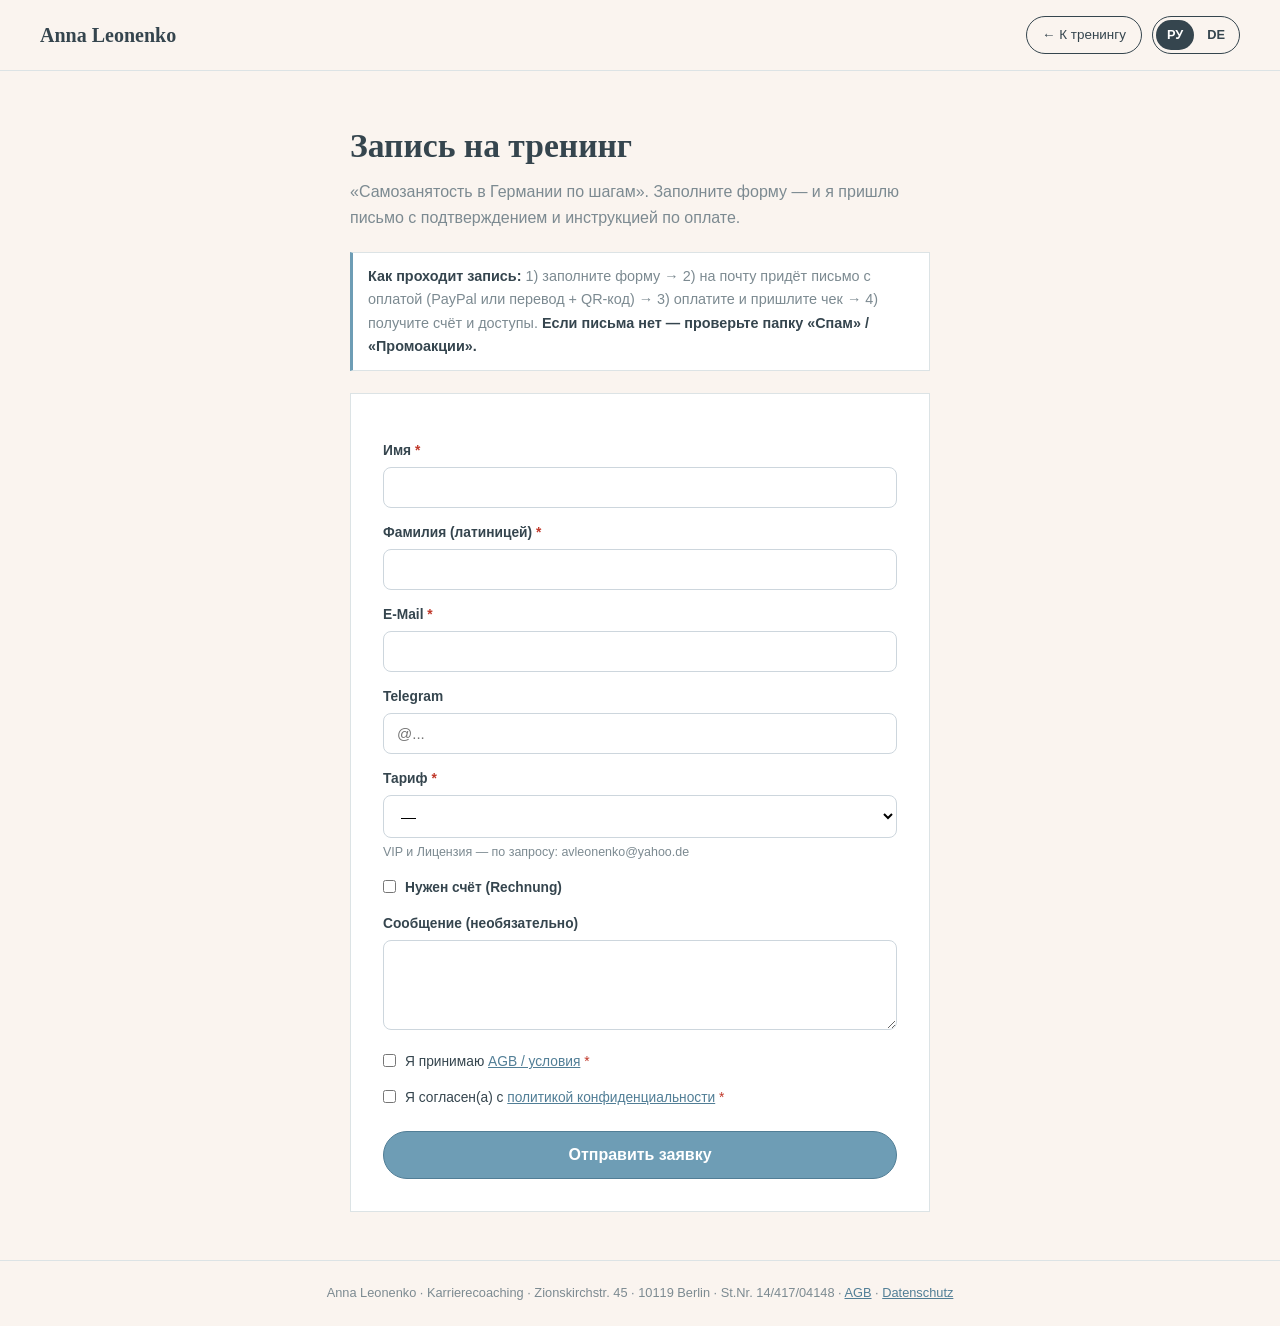
==== anmeldung.html @ ba7e40f6 "init: expatscoaching frontend (Anna Leonenko)" ====
<!DOCTYPE html>
<html lang="ru">
<head>
<meta charset="UTF-8" />
<meta name="viewport" content="width=device-width, initial-scale=1.0" />
<meta name="robots" content="noindex" />
<title>Запись на тренинг · Anmeldung</title>
<style>
  :root{
    --bg:#FAF4EF; --card:#FFFFFF; --ink:#35454E; --muted:#7C8A91;
    --accent:#6E9DB5; --accent-d:#517E96; --peach:#F0D3BC; --peach-soft:#F6E6D8; --blue:#AECEDD; --line:#DCE3E5;
    --serif:Georgia,"Times New Roman",serif; --sans:-apple-system,BlinkMacSystemFont,"Segoe UI",Roboto,Arial,sans-serif;
  }
  *{box-sizing:border-box;margin:0;padding:0}
  body{font-family:var(--sans);color:var(--ink);background:var(--bg);line-height:1.6}
  .de{display:none} html[lang="de"] .ru{display:none} html[lang="de"] .de{display:revert}
  h1{font-family:var(--serif);font-weight:700;font-size:clamp(1.5rem,3.2vw,2.1rem);margin-bottom:6px}
  header{display:flex;justify-content:space-between;align-items:center;padding:16px clamp(18px,4vw,40px);border-bottom:1px solid var(--line)}
  .brand{font-family:var(--serif);font-weight:700;font-size:1.25rem;color:var(--ink);text-decoration:none}
  .nav-right{display:flex;gap:10px;align-items:center}
  .back{text-decoration:none;color:var(--ink);font-size:.84rem;border:1.5px solid var(--ink);border-radius:999px;padding:7px 15px}
  .lang{display:flex;gap:2px;border:1.5px solid var(--ink);border-radius:999px;padding:3px}
  .lang button{border:0;background:none;cursor:pointer;font:inherit;font-size:.8rem;font-weight:700;padding:5px 11px;border-radius:999px;color:var(--ink)}
  .lang button.active{background:var(--ink);color:#fff}
  .wrap{max-width:620px;margin:0 auto;padding:clamp(24px,5vw,48px) 20px}
  .lead{color:var(--muted);margin-bottom:22px}
  .card{background:var(--card);border:1px solid var(--line);padding:clamp(20px,4vw,32px)}
  label{display:block;font-weight:600;font-size:.86rem;margin:14px 0 5px}
  input,select,textarea{width:100%;border:1px solid #cdd6dd;border-radius:8px;padding:11px 13px;font:15px var(--sans);outline:none;background:#fff}
  input:focus,select:focus,textarea:focus{border-color:var(--accent)}
  textarea{min-height:90px;resize:vertical}
  .req{color:#c0392b}
  .check{display:flex;gap:9px;align-items:flex-start;margin-top:14px;font-size:.9rem}
  .check input{width:auto;margin-top:3px;flex:0 0 auto}
  .rg{display:none}
  .rg.show{display:block}
  .btn{margin-top:22px;width:100%;background:var(--accent);color:#fff;border:1.5px solid var(--accent-d);border-radius:999px;padding:14px;font-weight:600;font-size:1rem;cursor:pointer}
  .btn:hover{background:var(--accent-d)} .btn:disabled{opacity:.55}
  .msg{margin-top:16px;padding:14px 16px;border-radius:8px;font-size:.92rem;display:none}
  .msg.ok{display:block;background:#e7f1ee;color:#2f6b54;border:1px solid #bfe0d2}
  .msg.err{display:block;background:#fbeaea;color:#c0392b;border:1px solid #f1c6c6}
  .hint{font-size:.78rem;color:var(--muted);margin-top:5px}
  a{color:var(--accent-d)}
  footer{border-top:1px solid var(--line);padding:22px;text-align:center;color:var(--muted);font-size:.8rem}
</style>
</head>
<body>
<header>
  <a href="index.html" class="brand">Anna Leonenko</a>
  <div class="nav-right">
    <a href="training.html" class="back"><span class="ru">← К тренингу</span><span class="de">← Zum Training</span></a>
    <div class="lang"><button data-lang="ru" class="active">РУ</button><button data-lang="de">DE</button></div>
  </div>
</header>

<div class="wrap">
  <h1><span class="ru">Запись на тренинг</span><span class="de">Anmeldung zum Training</span></h1>
  <p class="lead"><span class="ru">«Самозанятость в Германии по шагам». Заполните форму — и я пришлю письмо с подтверждением и инструкцией по оплате.</span><span class="de">„Selbstständigkeit in Deutschland Schritt für Schritt". Fülle das Formular aus — du bekommst eine Bestätigung und die Zahlungsinfos per E-Mail.</span></p>

  <div style="background:#fff;border:1px solid var(--line);border-left:3px solid var(--accent);padding:12px 15px;margin-bottom:22px;font-size:.9rem;color:var(--muted)">
    <span class="ru"><b style="color:var(--ink)">Как проходит запись:</b> 1) заполните форму → 2) на почту придёт письмо с оплатой (PayPal или перевод + QR-код) → 3) оплатите и пришлите чек → 4) получите счёт и доступы. <b style="color:var(--ink)">Если письма нет — проверьте папку «Спам» / «Промоакции».</b></span>
    <span class="de"><b style="color:var(--ink)">So läuft die Anmeldung:</b> 1) Formular ausfüllen → 2) du bekommst eine E-Mail mit Zahlung (PayPal oder Überweisung + QR-Code) → 3) zahlen und Beleg senden → 4) Rechnung und Zugänge erhalten. <b style="color:var(--ink)">Falls keine Mail kommt — bitte den Spam-/Werbung-Ordner prüfen.</b></span>
  </div>

  <div class="card" id="formCard">
    <label><span class="ru">Имя</span><span class="de">Vorname</span> <span class="req">*</span></label>
    <input id="vorname" type="text" autocomplete="given-name" />

    <label><span class="ru">Фамилия (латиницей)</span><span class="de">Nachname</span> <span class="req">*</span></label>
    <input id="nachname" type="text" autocomplete="family-name" />

    <label>E-Mail <span class="req">*</span></label>
    <input id="email" type="email" autocomplete="email" />

    <label>Telegram</label>
    <input id="telegram" type="text" placeholder="@..." />

    <label><span class="ru">Тариф</span><span class="de">Tarif</span> <span class="req">*</span></label>
    <select id="tarif">
      <option value="">—</option>
      <option value="Basis">База / Basis — 95 €</option>
      <option value="Standard">Стандарт / Standard — 495 €</option>
      <option value="Premium">Премиум / Premium — 850 €</option>
    </select>
    <div class="hint"><span class="ru">VIP и Лицензия — по запросу: avleonenko@yahoo.de</span><span class="de">VIP und Lizenz — auf Anfrage: avleonenko@yahoo.de</span></div>

    <div class="check"><input id="rechnung" type="checkbox" /><label for="rechnung" style="margin:0;font-weight:600"><span class="ru">Нужен счёт (Rechnung)</span><span class="de">Ich brauche eine Rechnung</span></label></div>
    <div class="rg" id="rgBox">
      <label><span class="ru">Улица и дом</span><span class="de">Straße und Nr.</span></label>
      <input id="strasse" type="text" />
      <div style="display:flex;gap:10px">
        <div style="flex:0 0 35%"><label><span class="ru">Индекс</span><span class="de">PLZ</span></label><input id="plz" type="text" /></div>
        <div style="flex:1"><label><span class="ru">Город</span><span class="de">Ort</span></label><input id="ort" type="text" /></div>
      </div>
      <label><span class="ru">Налоговый номер (если нужен в счёте)</span><span class="de">Steuernummer (falls auf Rechnung gewünscht)</span></label>
      <input id="steuernummer" type="text" />
    </div>

    <label><span class="ru">Сообщение (необязательно)</span><span class="de">Nachricht (optional)</span></label>
    <textarea id="message"></textarea>

    <div class="check"><input id="agb" type="checkbox" /><label for="agb" style="margin:0;font-weight:400"><span class="ru">Я принимаю <a href="agb.pdf" target="_blank">AGB / условия</a></span><span class="de">Ich akzeptiere die <a href="agb.pdf" target="_blank">AGB</a></span> <span class="req">*</span></label></div>
    <div class="check"><input id="consent" type="checkbox" /><label for="consent" style="margin:0;font-weight:400"><span class="ru">Я согласен(а) с <a href="datenschutz.html" target="_blank">политикой конфиденциальности</a></span><span class="de">Ich stimme der <a href="datenschutz.html" target="_blank">Datenschutzerklärung</a> zu</span> <span class="req">*</span></label></div>

    <button class="btn" id="send"><span class="ru">Отправить заявку</span><span class="de">Anmeldung senden</span></button>
    <div class="msg" id="msg"></div>
  </div>
</div>

<footer>
  Anna Leonenko · Karrierecoaching · Zionskirchstr. 45 · 10119 Berlin · St.Nr. 14/417/04148 · <a href="agb.pdf" target="_blank">AGB</a> · <a href="datenschutz.html">Datenschutz</a>
</footer>

<script>
  var L=(localStorage.getItem('alc_lang')==='de')?'de':'ru';
  function applyLang(){document.documentElement.lang=L;document.querySelectorAll('.lang button').forEach(function(b){b.classList.toggle('active',b.dataset.lang===L);});}
  document.querySelectorAll('.lang button').forEach(function(b){b.addEventListener('click',function(){L=b.dataset.lang;localStorage.setItem('alc_lang',L);applyLang();});});
  applyLang();

  // Tarif aus URL (?tarif=Standard)
  var qp=new URLSearchParams(location.search); var qt=qp.get('tarif');
  if(qt){var sel=document.getElementById('tarif');for(var i=0;i<sel.options.length;i++){if(sel.options[i].value===qt){sel.selectedIndex=i;break;}}}

  var rechnung=document.getElementById('rechnung'),rgBox=document.getElementById('rgBox');
  rechnung.addEventListener('change',function(){rgBox.classList.toggle('show',rechnung.checked);});

  function T(ru,de){return L==='de'?de:ru;}
  var msg=document.getElementById('msg'),send=document.getElementById('send');
  function show(k,t){msg.className='msg '+k;msg.textContent=t;}
  send.addEventListener('click',function(){
    var v=function(id){return document.getElementById(id).value.trim();};
    if(!v('vorname')||!v('nachname')){show('err',T('Укажите имя и фамилию.','Bitte Vor- und Nachname angeben.'));return;}
    var email=v('email'); if(!email||email.indexOf('@')<1){show('err',T('Укажите корректный e-mail.','Bitte gültige E-Mail angeben.'));return;}
    if(!v('tarif')){show('err',T('Выберите тариф.','Bitte Tarif wählen.'));return;}
    if(!document.getElementById('agb').checked){show('err',T('Подтвердите AGB.','Bitte AGB bestätigen.'));return;}
    if(!document.getElementById('consent').checked){show('err',T('Подтвердите политику конфиденциальности.','Bitte Datenschutz bestätigen.'));return;}
    var rech=document.getElementById('rechnung').checked;
    if(rech&&(!v('strasse')||!v('plz')||!v('ort'))){show('err',T('Для счёта укажите адрес, индекс и город.','Für die Rechnung bitte Adresse, PLZ und Ort angeben.'));return;}
    var payload={vorname:v('vorname'),nachname:v('nachname'),email:email,telegram:v('telegram'),tarif:v('tarif'),rechnung:rech,strasse:v('strasse'),plz:v('plz'),ort:v('ort'),steuernummer:v('steuernummer'),message:v('message'),agb:true,consent:true};
    send.disabled=true; show('','');
    fetch('register.php',{method:'POST',headers:{'Content-Type':'application/json'},body:JSON.stringify(payload)})
      .then(function(r){return r.json().then(function(j){return{ok:r.ok,j:j};});})
      .then(function(res){
        if(res.ok&&res.j.ok){
          var steps=T(
            '<ol style="margin:12px 0 0 18px;padding:0;line-height:1.6"><li>На вашу почту пришло письмо с подтверждением и оплатой (PayPal или перевод + QR-код).</li><li><b>⚠️ Проверьте папку «Спам» / «Промоакции»</b> — иногда письмо попадает туда.</li><li>Оплатите и пришлите подтверждение (скрин или PDF) на <a href="mailto:training@expatscoaching.de">training@expatscoaching.de</a>.</li><li>После проверки оплаты вы получите счёт и доступы.</li></ol>',
            '<ol style="margin:12px 0 0 18px;padding:0;line-height:1.6"><li>Du hast eine E-Mail mit Bestätigung und Zahlung (PayPal oder Überweisung + QR-Code) bekommen.</li><li><b>⚠️ Bitte den Ordner „Spam" / „Werbung" prüfen</b> — manchmal landet die Mail dort.</li><li>Zahle und sende den Beleg (Screenshot oder PDF) an <a href="mailto:training@expatscoaching.de">training@expatscoaching.de</a>.</li><li>Nach Zahlungsprüfung erhältst du Rechnung und Zugänge.</li></ol>');
          document.getElementById('formCard').innerHTML='<h2 style="font-family:var(--serif)">'+T('Спасибо! Заявка отправлена ✅','Danke! Anmeldung gesendet ✅')+'</h2><p style="margin-top:8px;font-weight:600">'+T('Что дальше:','So geht es weiter:')+'</p>'+steps+'<p style="margin-top:14px;color:var(--muted);font-size:.9rem">'+T('Номер заявки: ','Anmelde-Nr.: ')+(res.j.id||'')+'</p>';
          window.scrollTo(0,0);
        } else { show('err',(res.j&&res.j.error)?res.j.error:T('Ошибка. Попробуйте ещё раз.','Fehler. Bitte erneut versuchen.')); send.disabled=false; }
      }).catch(function(){show('err',T('Ошибка сети. Попробуйте ещё раз.','Netzwerkfehler. Bitte erneut versuchen.'));send.disabled=false;});
  });
</script>
</body>
</html>
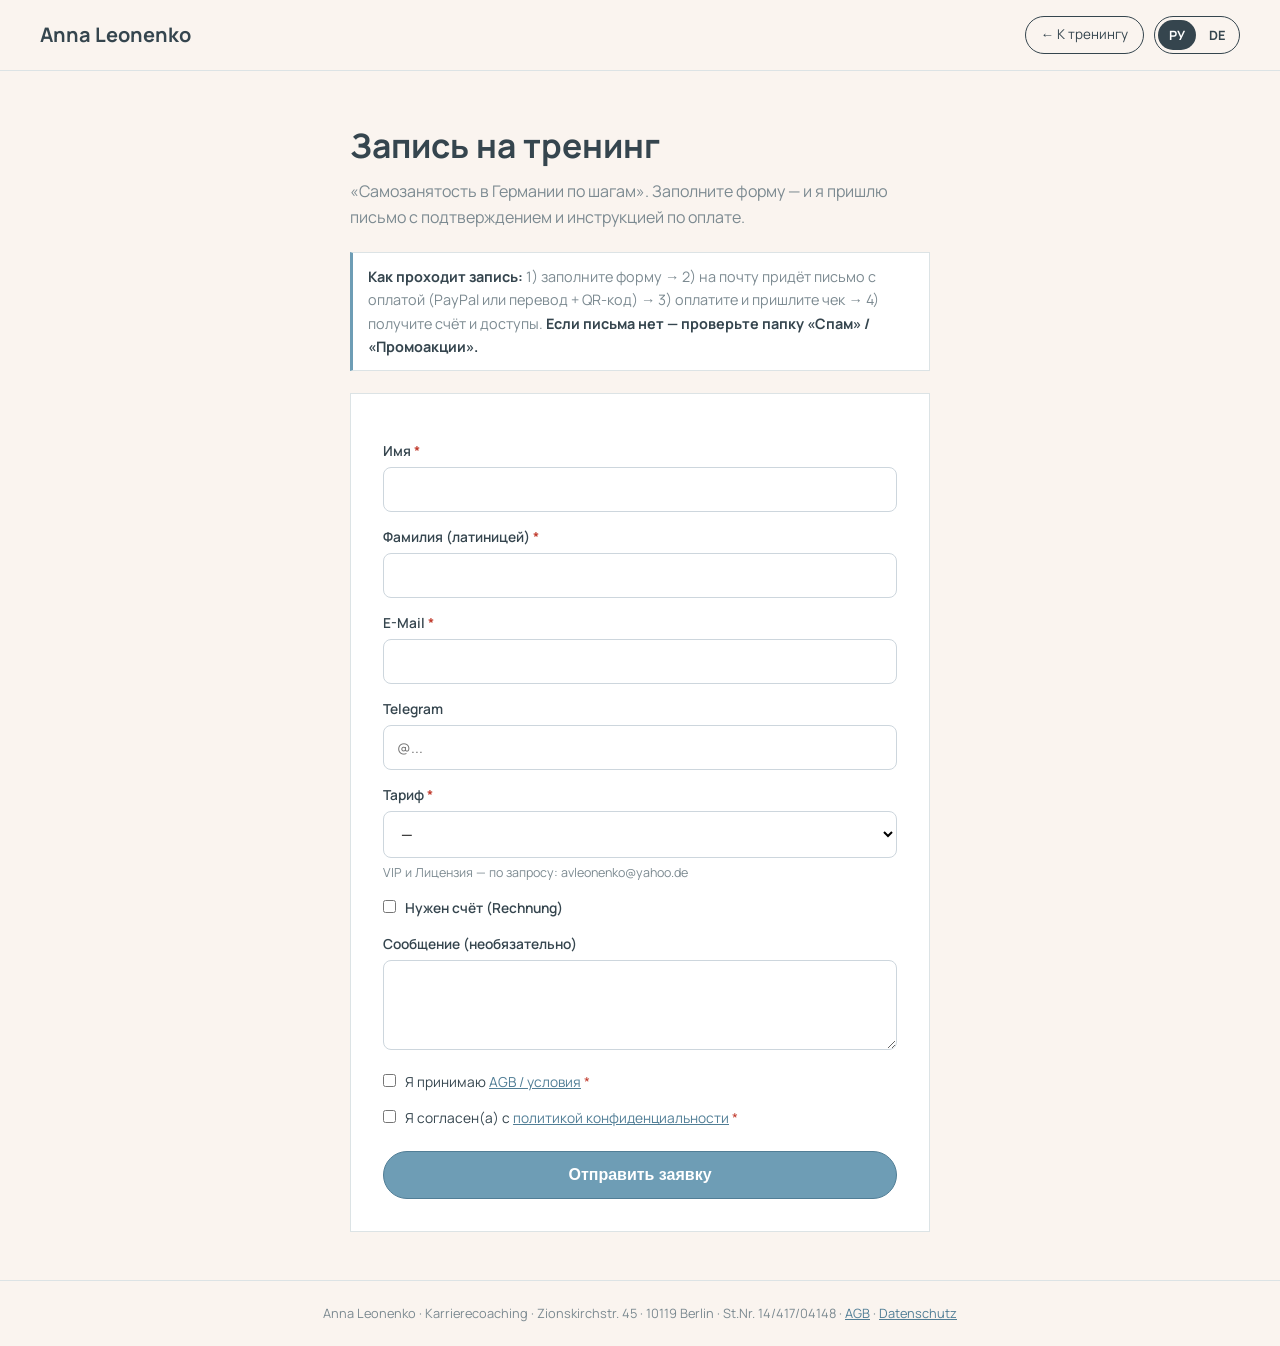
==== commit 1aef2570: "feat(site): Claude-Design-Redesign live — Manrope/Aa-Umschalter, neue Hero/Case-Sektionen, Fonts lok" ====
--- a/anmeldung.html
+++ b/anmeldung.html
@@ -5,11 +5,12 @@
 <meta name="viewport" content="width=device-width, initial-scale=1.0" />
 <meta name="robots" content="noindex" />
 <title>Запись на тренинг · Anmeldung</title>
+<link rel="stylesheet" href="assets/fonts/fonts.css">
 <style>
   :root{
     --bg:#FAF4EF; --card:#FFFFFF; --ink:#35454E; --muted:#7C8A91;
     --accent:#6E9DB5; --accent-d:#517E96; --peach:#F0D3BC; --peach-soft:#F6E6D8; --blue:#AECEDD; --line:#DCE3E5;
-    --serif:Georgia,"Times New Roman",serif; --sans:-apple-system,BlinkMacSystemFont,"Segoe UI",Roboto,Arial,sans-serif;
+    --serif:'Manrope',system-ui,sans-serif; --sans:'Manrope',-apple-system,BlinkMacSystemFont,"Segoe UI",Roboto,Arial,sans-serif;
   }
   *{box-sizing:border-box;margin:0;padding:0}
   body{font-family:var(--sans);color:var(--ink);background:var(--bg);line-height:1.6}
--- a/assets/fonts/fonts.css
+++ b/assets/fonts/fonts.css
@@ -0,0 +1,1026 @@
+/* cyrillic-ext */
+@font-face {
+  font-family: 'Literata';
+  font-style: italic;
+  font-weight: 400;
+  font-display: swap;
+  src: url(literata_v40_or3NQ6P12-iJxAIgLYT1PLs1a-t7PU0AbeE9KPxYzNiCp1OUedn8VrLmQ0iSh8g.woff2) format('woff2');
+  unicode-range: U+0460-052F, U+1C80-1C8A, U+20B4, U+2DE0-2DFF, U+A640-A69F, U+FE2E-FE2F;
+}
+/* cyrillic */
+@font-face {
+  font-family: 'Literata';
+  font-style: italic;
+  font-weight: 400;
+  font-display: swap;
+  src: url(literata_v40_or3NQ6P12-iJxAIgLYT1PLs1a-t7PU0AbeE9KPxYzNiCp1OUedn8VrLmSkiSh8g.woff2) format('woff2');
+  unicode-range: U+0301, U+0400-045F, U+0490-0491, U+04B0-04B1, U+2116;
+}
+/* greek-ext */
+@font-face {
+  font-family: 'Literata';
+  font-style: italic;
+  font-weight: 400;
+  font-display: swap;
+  src: url(literata_v40_or3NQ6P12-iJxAIgLYT1PLs1a-t7PU0AbeE9KPxYzNiCp1OUedn8VrLmQkiSh8g.woff2) format('woff2');
+  unicode-range: U+1F00-1FFF;
+}
+/* greek */
+@font-face {
+  font-family: 'Literata';
+  font-style: italic;
+  font-weight: 400;
+  font-display: swap;
+  src: url(literata_v40_or3NQ6P12-iJxAIgLYT1PLs1a-t7PU0AbeE9KPxYzNiCp1OUedn8VrLmTUiSh8g.woff2) format('woff2');
+  unicode-range: U+0370-0377, U+037A-037F, U+0384-038A, U+038C, U+038E-03A1, U+03A3-03FF;
+}
+/* vietnamese */
+@font-face {
+  font-family: 'Literata';
+  font-style: italic;
+  font-weight: 400;
+  font-display: swap;
+  src: url(literata_v40_or3NQ6P12-iJxAIgLYT1PLs1a-t7PU0AbeE9KPxYzNiCp1OUedn8VrLmQUiSh8g.woff2) format('woff2');
+  unicode-range: U+0102-0103, U+0110-0111, U+0128-0129, U+0168-0169, U+01A0-01A1, U+01AF-01B0, U+0300-0301, U+0303-0304, U+0308-0309, U+0323, U+0329, U+1EA0-1EF9, U+20AB;
+}
+/* latin-ext */
+@font-face {
+  font-family: 'Literata';
+  font-style: italic;
+  font-weight: 400;
+  font-display: swap;
+  src: url(literata_v40_or3NQ6P12-iJxAIgLYT1PLs1a-t7PU0AbeE9KPxYzNiCp1OUedn8VrLmQEiSh8g.woff2) format('woff2');
+  unicode-range: U+0100-02BA, U+02BD-02C5, U+02C7-02CC, U+02CE-02D7, U+02DD-02FF, U+0304, U+0308, U+0329, U+1D00-1DBF, U+1E00-1E9F, U+1EF2-1EFF, U+2020, U+20A0-20AB, U+20AD-20C0, U+2113, U+2C60-2C7F, U+A720-A7FF;
+}
+/* latin */
+@font-face {
+  font-family: 'Literata';
+  font-style: italic;
+  font-weight: 400;
+  font-display: swap;
+  src: url(literata_v40_or3NQ6P12-iJxAIgLYT1PLs1a-t7PU0AbeE9KPxYzNiCp1OUedn8VrLmTkiS.woff2) format('woff2');
+  unicode-range: U+0000-00FF, U+0131, U+0152-0153, U+02BB-02BC, U+02C6, U+02DA, U+02DC, U+0304, U+0308, U+0329, U+2000-206F, U+20AC, U+2122, U+2191, U+2193, U+2212, U+2215, U+FEFF, U+FFFD;
+}
+/* cyrillic-ext */
+@font-face {
+  font-family: 'Literata';
+  font-style: italic;
+  font-weight: 500;
+  font-display: swap;
+  src: url(literata_v40_or3NQ6P12-iJxAIgLYT1PLs1a-t7PU0AbeE9KPxYzNiCp1OUedn8VrLmQ0iSh8g.woff2) format('woff2');
+  unicode-range: U+0460-052F, U+1C80-1C8A, U+20B4, U+2DE0-2DFF, U+A640-A69F, U+FE2E-FE2F;
+}
+/* cyrillic */
+@font-face {
+  font-family: 'Literata';
+  font-style: italic;
+  font-weight: 500;
+  font-display: swap;
+  src: url(literata_v40_or3NQ6P12-iJxAIgLYT1PLs1a-t7PU0AbeE9KPxYzNiCp1OUedn8VrLmSkiSh8g.woff2) format('woff2');
+  unicode-range: U+0301, U+0400-045F, U+0490-0491, U+04B0-04B1, U+2116;
+}
+/* greek-ext */
+@font-face {
+  font-family: 'Literata';
+  font-style: italic;
+  font-weight: 500;
+  font-display: swap;
+  src: url(literata_v40_or3NQ6P12-iJxAIgLYT1PLs1a-t7PU0AbeE9KPxYzNiCp1OUedn8VrLmQkiSh8g.woff2) format('woff2');
+  unicode-range: U+1F00-1FFF;
+}
+/* greek */
+@font-face {
+  font-family: 'Literata';
+  font-style: italic;
+  font-weight: 500;
+  font-display: swap;
+  src: url(literata_v40_or3NQ6P12-iJxAIgLYT1PLs1a-t7PU0AbeE9KPxYzNiCp1OUedn8VrLmTUiSh8g.woff2) format('woff2');
+  unicode-range: U+0370-0377, U+037A-037F, U+0384-038A, U+038C, U+038E-03A1, U+03A3-03FF;
+}
+/* vietnamese */
+@font-face {
+  font-family: 'Literata';
+  font-style: italic;
+  font-weight: 500;
+  font-display: swap;
+  src: url(literata_v40_or3NQ6P12-iJxAIgLYT1PLs1a-t7PU0AbeE9KPxYzNiCp1OUedn8VrLmQUiSh8g.woff2) format('woff2');
+  unicode-range: U+0102-0103, U+0110-0111, U+0128-0129, U+0168-0169, U+01A0-01A1, U+01AF-01B0, U+0300-0301, U+0303-0304, U+0308-0309, U+0323, U+0329, U+1EA0-1EF9, U+20AB;
+}
+/* latin-ext */
+@font-face {
+  font-family: 'Literata';
+  font-style: italic;
+  font-weight: 500;
+  font-display: swap;
+  src: url(literata_v40_or3NQ6P12-iJxAIgLYT1PLs1a-t7PU0AbeE9KPxYzNiCp1OUedn8VrLmQEiSh8g.woff2) format('woff2');
+  unicode-range: U+0100-02BA, U+02BD-02C5, U+02C7-02CC, U+02CE-02D7, U+02DD-02FF, U+0304, U+0308, U+0329, U+1D00-1DBF, U+1E00-1E9F, U+1EF2-1EFF, U+2020, U+20A0-20AB, U+20AD-20C0, U+2113, U+2C60-2C7F, U+A720-A7FF;
+}
+/* latin */
+@font-face {
+  font-family: 'Literata';
+  font-style: italic;
+  font-weight: 500;
+  font-display: swap;
+  src: url(literata_v40_or3NQ6P12-iJxAIgLYT1PLs1a-t7PU0AbeE9KPxYzNiCp1OUedn8VrLmTkiS.woff2) format('woff2');
+  unicode-range: U+0000-00FF, U+0131, U+0152-0153, U+02BB-02BC, U+02C6, U+02DA, U+02DC, U+0304, U+0308, U+0329, U+2000-206F, U+20AC, U+2122, U+2191, U+2193, U+2212, U+2215, U+FEFF, U+FFFD;
+}
+/* cyrillic-ext */
+@font-face {
+  font-family: 'Literata';
+  font-style: normal;
+  font-weight: 400;
+  font-display: swap;
+  src: url(literata_v40_or3PQ6P12-iJxAIgLa78DkTtAoDhk0oVpaK3YLanFLHpPf2TbLi4J_zWTFCW.woff2) format('woff2');
+  unicode-range: U+0460-052F, U+1C80-1C8A, U+20B4, U+2DE0-2DFF, U+A640-A69F, U+FE2E-FE2F;
+}
+/* cyrillic */
+@font-face {
+  font-family: 'Literata';
+  font-style: normal;
+  font-weight: 400;
+  font-display: swap;
+  src: url(literata_v40_or3PQ6P12-iJxAIgLa78DkTtAoDhk0oVpaK3YLanFLHpPf2TbLi4J_XWTFCW.woff2) format('woff2');
+  unicode-range: U+0301, U+0400-045F, U+0490-0491, U+04B0-04B1, U+2116;
+}
+/* greek-ext */
+@font-face {
+  font-family: 'Literata';
+  font-style: normal;
+  font-weight: 400;
+  font-display: swap;
+  src: url(literata_v40_or3PQ6P12-iJxAIgLa78DkTtAoDhk0oVpaK3YLanFLHpPf2TbLi4J_3WTFCW.woff2) format('woff2');
+  unicode-range: U+1F00-1FFF;
+}
+/* greek */
+@font-face {
+  font-family: 'Literata';
+  font-style: normal;
+  font-weight: 400;
+  font-display: swap;
+  src: url(literata_v40_or3PQ6P12-iJxAIgLa78DkTtAoDhk0oVpaK3YLanFLHpPf2TbLi4J_LWTFCW.woff2) format('woff2');
+  unicode-range: U+0370-0377, U+037A-037F, U+0384-038A, U+038C, U+038E-03A1, U+03A3-03FF;
+}
+/* vietnamese */
+@font-face {
+  font-family: 'Literata';
+  font-style: normal;
+  font-weight: 400;
+  font-display: swap;
+  src: url(literata_v40_or3PQ6P12-iJxAIgLa78DkTtAoDhk0oVpaK3YLanFLHpPf2TbLi4J_7WTFCW.woff2) format('woff2');
+  unicode-range: U+0102-0103, U+0110-0111, U+0128-0129, U+0168-0169, U+01A0-01A1, U+01AF-01B0, U+0300-0301, U+0303-0304, U+0308-0309, U+0323, U+0329, U+1EA0-1EF9, U+20AB;
+}
+/* latin-ext */
+@font-face {
+  font-family: 'Literata';
+  font-style: normal;
+  font-weight: 400;
+  font-display: swap;
+  src: url(literata_v40_or3PQ6P12-iJxAIgLa78DkTtAoDhk0oVpaK3YLanFLHpPf2TbLi4J__WTFCW.woff2) format('woff2');
+  unicode-range: U+0100-02BA, U+02BD-02C5, U+02C7-02CC, U+02CE-02D7, U+02DD-02FF, U+0304, U+0308, U+0329, U+1D00-1DBF, U+1E00-1E9F, U+1EF2-1EFF, U+2020, U+20A0-20AB, U+20AD-20C0, U+2113, U+2C60-2C7F, U+A720-A7FF;
+}
+/* latin */
+@font-face {
+  font-family: 'Literata';
+  font-style: normal;
+  font-weight: 400;
+  font-display: swap;
+  src: url(literata_v40_or3PQ6P12-iJxAIgLa78DkTtAoDhk0oVpaK3YLanFLHpPf2TbLi4J_HWTA.woff2) format('woff2');
+  unicode-range: U+0000-00FF, U+0131, U+0152-0153, U+02BB-02BC, U+02C6, U+02DA, U+02DC, U+0304, U+0308, U+0329, U+2000-206F, U+20AC, U+2122, U+2191, U+2193, U+2212, U+2215, U+FEFF, U+FFFD;
+}
+/* cyrillic-ext */
+@font-face {
+  font-family: 'Literata';
+  font-style: normal;
+  font-weight: 500;
+  font-display: swap;
+  src: url(literata_v40_or3PQ6P12-iJxAIgLa78DkTtAoDhk0oVpaK3YLanFLHpPf2TbLi4J_zWTFCW.woff2) format('woff2');
+  unicode-range: U+0460-052F, U+1C80-1C8A, U+20B4, U+2DE0-2DFF, U+A640-A69F, U+FE2E-FE2F;
+}
+/* cyrillic */
+@font-face {
+  font-family: 'Literata';
+  font-style: normal;
+  font-weight: 500;
+  font-display: swap;
+  src: url(literata_v40_or3PQ6P12-iJxAIgLa78DkTtAoDhk0oVpaK3YLanFLHpPf2TbLi4J_XWTFCW.woff2) format('woff2');
+  unicode-range: U+0301, U+0400-045F, U+0490-0491, U+04B0-04B1, U+2116;
+}
+/* greek-ext */
+@font-face {
+  font-family: 'Literata';
+  font-style: normal;
+  font-weight: 500;
+  font-display: swap;
+  src: url(literata_v40_or3PQ6P12-iJxAIgLa78DkTtAoDhk0oVpaK3YLanFLHpPf2TbLi4J_3WTFCW.woff2) format('woff2');
+  unicode-range: U+1F00-1FFF;
+}
+/* greek */
+@font-face {
+  font-family: 'Literata';
+  font-style: normal;
+  font-weight: 500;
+  font-display: swap;
+  src: url(literata_v40_or3PQ6P12-iJxAIgLa78DkTtAoDhk0oVpaK3YLanFLHpPf2TbLi4J_LWTFCW.woff2) format('woff2');
+  unicode-range: U+0370-0377, U+037A-037F, U+0384-038A, U+038C, U+038E-03A1, U+03A3-03FF;
+}
+/* vietnamese */
+@font-face {
+  font-family: 'Literata';
+  font-style: normal;
+  font-weight: 500;
+  font-display: swap;
+  src: url(literata_v40_or3PQ6P12-iJxAIgLa78DkTtAoDhk0oVpaK3YLanFLHpPf2TbLi4J_7WTFCW.woff2) format('woff2');
+  unicode-range: U+0102-0103, U+0110-0111, U+0128-0129, U+0168-0169, U+01A0-01A1, U+01AF-01B0, U+0300-0301, U+0303-0304, U+0308-0309, U+0323, U+0329, U+1EA0-1EF9, U+20AB;
+}
+/* latin-ext */
+@font-face {
+  font-family: 'Literata';
+  font-style: normal;
+  font-weight: 500;
+  font-display: swap;
+  src: url(literata_v40_or3PQ6P12-iJxAIgLa78DkTtAoDhk0oVpaK3YLanFLHpPf2TbLi4J__WTFCW.woff2) format('woff2');
+  unicode-range: U+0100-02BA, U+02BD-02C5, U+02C7-02CC, U+02CE-02D7, U+02DD-02FF, U+0304, U+0308, U+0329, U+1D00-1DBF, U+1E00-1E9F, U+1EF2-1EFF, U+2020, U+20A0-20AB, U+20AD-20C0, U+2113, U+2C60-2C7F, U+A720-A7FF;
+}
+/* latin */
+@font-face {
+  font-family: 'Literata';
+  font-style: normal;
+  font-weight: 500;
+  font-display: swap;
+  src: url(literata_v40_or3PQ6P12-iJxAIgLa78DkTtAoDhk0oVpaK3YLanFLHpPf2TbLi4J_HWTA.woff2) format('woff2');
+  unicode-range: U+0000-00FF, U+0131, U+0152-0153, U+02BB-02BC, U+02C6, U+02DA, U+02DC, U+0304, U+0308, U+0329, U+2000-206F, U+20AC, U+2122, U+2191, U+2193, U+2212, U+2215, U+FEFF, U+FFFD;
+}
+/* cyrillic-ext */
+@font-face {
+  font-family: 'Literata';
+  font-style: normal;
+  font-weight: 600;
+  font-display: swap;
+  src: url(literata_v40_or3PQ6P12-iJxAIgLa78DkTtAoDhk0oVpaK3YLanFLHpPf2TbLi4J_zWTFCW.woff2) format('woff2');
+  unicode-range: U+0460-052F, U+1C80-1C8A, U+20B4, U+2DE0-2DFF, U+A640-A69F, U+FE2E-FE2F;
+}
+/* cyrillic */
+@font-face {
+  font-family: 'Literata';
+  font-style: normal;
+  font-weight: 600;
+  font-display: swap;
+  src: url(literata_v40_or3PQ6P12-iJxAIgLa78DkTtAoDhk0oVpaK3YLanFLHpPf2TbLi4J_XWTFCW.woff2) format('woff2');
+  unicode-range: U+0301, U+0400-045F, U+0490-0491, U+04B0-04B1, U+2116;
+}
+/* greek-ext */
+@font-face {
+  font-family: 'Literata';
+  font-style: normal;
+  font-weight: 600;
+  font-display: swap;
+  src: url(literata_v40_or3PQ6P12-iJxAIgLa78DkTtAoDhk0oVpaK3YLanFLHpPf2TbLi4J_3WTFCW.woff2) format('woff2');
+  unicode-range: U+1F00-1FFF;
+}
+/* greek */
+@font-face {
+  font-family: 'Literata';
+  font-style: normal;
+  font-weight: 600;
+  font-display: swap;
+  src: url(literata_v40_or3PQ6P12-iJxAIgLa78DkTtAoDhk0oVpaK3YLanFLHpPf2TbLi4J_LWTFCW.woff2) format('woff2');
+  unicode-range: U+0370-0377, U+037A-037F, U+0384-038A, U+038C, U+038E-03A1, U+03A3-03FF;
+}
+/* vietnamese */
+@font-face {
+  font-family: 'Literata';
+  font-style: normal;
+  font-weight: 600;
+  font-display: swap;
+  src: url(literata_v40_or3PQ6P12-iJxAIgLa78DkTtAoDhk0oVpaK3YLanFLHpPf2TbLi4J_7WTFCW.woff2) format('woff2');
+  unicode-range: U+0102-0103, U+0110-0111, U+0128-0129, U+0168-0169, U+01A0-01A1, U+01AF-01B0, U+0300-0301, U+0303-0304, U+0308-0309, U+0323, U+0329, U+1EA0-1EF9, U+20AB;
+}
+/* latin-ext */
+@font-face {
+  font-family: 'Literata';
+  font-style: normal;
+  font-weight: 600;
+  font-display: swap;
+  src: url(literata_v40_or3PQ6P12-iJxAIgLa78DkTtAoDhk0oVpaK3YLanFLHpPf2TbLi4J__WTFCW.woff2) format('woff2');
+  unicode-range: U+0100-02BA, U+02BD-02C5, U+02C7-02CC, U+02CE-02D7, U+02DD-02FF, U+0304, U+0308, U+0329, U+1D00-1DBF, U+1E00-1E9F, U+1EF2-1EFF, U+2020, U+20A0-20AB, U+20AD-20C0, U+2113, U+2C60-2C7F, U+A720-A7FF;
+}
+/* latin */
+@font-face {
+  font-family: 'Literata';
+  font-style: normal;
+  font-weight: 600;
+  font-display: swap;
+  src: url(literata_v40_or3PQ6P12-iJxAIgLa78DkTtAoDhk0oVpaK3YLanFLHpPf2TbLi4J_HWTA.woff2) format('woff2');
+  unicode-range: U+0000-00FF, U+0131, U+0152-0153, U+02BB-02BC, U+02C6, U+02DA, U+02DC, U+0304, U+0308, U+0329, U+2000-206F, U+20AC, U+2122, U+2191, U+2193, U+2212, U+2215, U+FEFF, U+FFFD;
+}
+/* cyrillic-ext */
+@font-face {
+  font-family: 'Literata';
+  font-style: normal;
+  font-weight: 700;
+  font-display: swap;
+  src: url(literata_v40_or3PQ6P12-iJxAIgLa78DkTtAoDhk0oVpaK3YLanFLHpPf2TbLi4J_zWTFCW.woff2) format('woff2');
+  unicode-range: U+0460-052F, U+1C80-1C8A, U+20B4, U+2DE0-2DFF, U+A640-A69F, U+FE2E-FE2F;
+}
+/* cyrillic */
+@font-face {
+  font-family: 'Literata';
+  font-style: normal;
+  font-weight: 700;
+  font-display: swap;
+  src: url(literata_v40_or3PQ6P12-iJxAIgLa78DkTtAoDhk0oVpaK3YLanFLHpPf2TbLi4J_XWTFCW.woff2) format('woff2');
+  unicode-range: U+0301, U+0400-045F, U+0490-0491, U+04B0-04B1, U+2116;
+}
+/* greek-ext */
+@font-face {
+  font-family: 'Literata';
+  font-style: normal;
+  font-weight: 700;
+  font-display: swap;
+  src: url(literata_v40_or3PQ6P12-iJxAIgLa78DkTtAoDhk0oVpaK3YLanFLHpPf2TbLi4J_3WTFCW.woff2) format('woff2');
+  unicode-range: U+1F00-1FFF;
+}
+/* greek */
+@font-face {
+  font-family: 'Literata';
+  font-style: normal;
+  font-weight: 700;
+  font-display: swap;
+  src: url(literata_v40_or3PQ6P12-iJxAIgLa78DkTtAoDhk0oVpaK3YLanFLHpPf2TbLi4J_LWTFCW.woff2) format('woff2');
+  unicode-range: U+0370-0377, U+037A-037F, U+0384-038A, U+038C, U+038E-03A1, U+03A3-03FF;
+}
+/* vietnamese */
+@font-face {
+  font-family: 'Literata';
+  font-style: normal;
+  font-weight: 700;
+  font-display: swap;
+  src: url(literata_v40_or3PQ6P12-iJxAIgLa78DkTtAoDhk0oVpaK3YLanFLHpPf2TbLi4J_7WTFCW.woff2) format('woff2');
+  unicode-range: U+0102-0103, U+0110-0111, U+0128-0129, U+0168-0169, U+01A0-01A1, U+01AF-01B0, U+0300-0301, U+0303-0304, U+0308-0309, U+0323, U+0329, U+1EA0-1EF9, U+20AB;
+}
+/* latin-ext */
+@font-face {
+  font-family: 'Literata';
+  font-style: normal;
+  font-weight: 700;
+  font-display: swap;
+  src: url(literata_v40_or3PQ6P12-iJxAIgLa78DkTtAoDhk0oVpaK3YLanFLHpPf2TbLi4J__WTFCW.woff2) format('woff2');
+  unicode-range: U+0100-02BA, U+02BD-02C5, U+02C7-02CC, U+02CE-02D7, U+02DD-02FF, U+0304, U+0308, U+0329, U+1D00-1DBF, U+1E00-1E9F, U+1EF2-1EFF, U+2020, U+20A0-20AB, U+20AD-20C0, U+2113, U+2C60-2C7F, U+A720-A7FF;
+}
+/* latin */
+@font-face {
+  font-family: 'Literata';
+  font-style: normal;
+  font-weight: 700;
+  font-display: swap;
+  src: url(literata_v40_or3PQ6P12-iJxAIgLa78DkTtAoDhk0oVpaK3YLanFLHpPf2TbLi4J_HWTA.woff2) format('woff2');
+  unicode-range: U+0000-00FF, U+0131, U+0152-0153, U+02BB-02BC, U+02C6, U+02DA, U+02DC, U+0304, U+0308, U+0329, U+2000-206F, U+20AC, U+2122, U+2191, U+2193, U+2212, U+2215, U+FEFF, U+FFFD;
+}
+/* cyrillic-ext */
+@font-face {
+  font-family: 'Lora';
+  font-style: italic;
+  font-weight: 400;
+  font-display: swap;
+  src: url(lora_v37_0QIhMX1D_JOuMw_LLPtLp_A.woff2) format('woff2');
+  unicode-range: U+0460-052F, U+1C80-1C8A, U+20B4, U+2DE0-2DFF, U+A640-A69F, U+FE2E-FE2F;
+}
+/* cyrillic */
+@font-face {
+  font-family: 'Lora';
+  font-style: italic;
+  font-weight: 400;
+  font-display: swap;
+  src: url(lora_v37_0QIhMX1D_JOuMw_LJftLp_A.woff2) format('woff2');
+  unicode-range: U+0301, U+0400-045F, U+0490-0491, U+04B0-04B1, U+2116;
+}
+/* math */
+@font-face {
+  font-family: 'Lora';
+  font-style: italic;
+  font-weight: 400;
+  font-display: swap;
+  src: url(lora_v37_0QIhMX1D_JOuMw_LXftLp_A.woff2) format('woff2');
+  unicode-range: U+0302-0303, U+0305, U+0307-0308, U+0310, U+0312, U+0315, U+031A, U+0326-0327, U+032C, U+032F-0330, U+0332-0333, U+0338, U+033A, U+0346, U+034D, U+0391-03A1, U+03A3-03A9, U+03B1-03C9, U+03D1, U+03D5-03D6, U+03F0-03F1, U+03F4-03F5, U+2016-2017, U+2034-2038, U+203C, U+2040, U+2043, U+2047, U+2050, U+2057, U+205F, U+2070-2071, U+2074-208E, U+2090-209C, U+20D0-20DC, U+20E1, U+20E5-20EF, U+2100-2112, U+2114-2115, U+2117-2121, U+2123-214F, U+2190, U+2192, U+2194-21AE, U+21B0-21E5, U+21F1-21F2, U+21F4-2211, U+2213-2214, U+2216-22FF, U+2308-230B, U+2310, U+2319, U+231C-2321, U+2336-237A, U+237C, U+2395, U+239B-23B7, U+23D0, U+23DC-23E1, U+2474-2475, U+25AF, U+25B3, U+25B7, U+25BD, U+25C1, U+25CA, U+25CC, U+25FB, U+266D-266F, U+27C0-27FF, U+2900-2AFF, U+2B0E-2B11, U+2B30-2B4C, U+2BFE, U+3030, U+FF5B, U+FF5D, U+1D400-1D7FF, U+1EE00-1EEFF;
+}
+/* symbols */
+@font-face {
+  font-family: 'Lora';
+  font-style: italic;
+  font-weight: 400;
+  font-display: swap;
+  src: url(lora_v37_0QIhMX1D_JOuMw_LT_tLp_A.woff2) format('woff2');
+  unicode-range: U+0001-000C, U+000E-001F, U+007F-009F, U+20DD-20E0, U+20E2-20E4, U+2150-218F, U+2190, U+2192, U+2194-2199, U+21AF, U+21E6-21F0, U+21F3, U+2218-2219, U+2299, U+22C4-22C6, U+2300-243F, U+2440-244A, U+2460-24FF, U+25A0-27BF, U+2800-28FF, U+2921-2922, U+2981, U+29BF, U+29EB, U+2B00-2BFF, U+4DC0-4DFF, U+FFF9-FFFB, U+10140-1018E, U+10190-1019C, U+101A0, U+101D0-101FD, U+102E0-102FB, U+10E60-10E7E, U+1D2C0-1D2D3, U+1D2E0-1D37F, U+1F000-1F0FF, U+1F100-1F1AD, U+1F1E6-1F1FF, U+1F30D-1F30F, U+1F315, U+1F31C, U+1F31E, U+1F320-1F32C, U+1F336, U+1F378, U+1F37D, U+1F382, U+1F393-1F39F, U+1F3A7-1F3A8, U+1F3AC-1F3AF, U+1F3C2, U+1F3C4-1F3C6, U+1F3CA-1F3CE, U+1F3D4-1F3E0, U+1F3ED, U+1F3F1-1F3F3, U+1F3F5-1F3F7, U+1F408, U+1F415, U+1F41F, U+1F426, U+1F43F, U+1F441-1F442, U+1F444, U+1F446-1F449, U+1F44C-1F44E, U+1F453, U+1F46A, U+1F47D, U+1F4A3, U+1F4B0, U+1F4B3, U+1F4B9, U+1F4BB, U+1F4BF, U+1F4C8-1F4CB, U+1F4D6, U+1F4DA, U+1F4DF, U+1F4E3-1F4E6, U+1F4EA-1F4ED, U+1F4F7, U+1F4F9-1F4FB, U+1F4FD-1F4FE, U+1F503, U+1F507-1F50B, U+1F50D, U+1F512-1F513, U+1F53E-1F54A, U+1F54F-1F5FA, U+1F610, U+1F650-1F67F, U+1F687, U+1F68D, U+1F691, U+1F694, U+1F698, U+1F6AD, U+1F6B2, U+1F6B9-1F6BA, U+1F6BC, U+1F6C6-1F6CF, U+1F6D3-1F6D7, U+1F6E0-1F6EA, U+1F6F0-1F6F3, U+1F6F7-1F6FC, U+1F700-1F7FF, U+1F800-1F80B, U+1F810-1F847, U+1F850-1F859, U+1F860-1F887, U+1F890-1F8AD, U+1F8B0-1F8BB, U+1F8C0-1F8C1, U+1F900-1F90B, U+1F93B, U+1F946, U+1F984, U+1F996, U+1F9E9, U+1FA00-1FA6F, U+1FA70-1FA7C, U+1FA80-1FA89, U+1FA8F-1FAC6, U+1FACE-1FADC, U+1FADF-1FAE9, U+1FAF0-1FAF8, U+1FB00-1FBFF;
+}
+/* vietnamese */
+@font-face {
+  font-family: 'Lora';
+  font-style: italic;
+  font-weight: 400;
+  font-display: swap;
+  src: url(lora_v37_0QIhMX1D_JOuMw_LLvtLp_A.woff2) format('woff2');
+  unicode-range: U+0102-0103, U+0110-0111, U+0128-0129, U+0168-0169, U+01A0-01A1, U+01AF-01B0, U+0300-0301, U+0303-0304, U+0308-0309, U+0323, U+0329, U+1EA0-1EF9, U+20AB;
+}
+/* latin-ext */
+@font-face {
+  font-family: 'Lora';
+  font-style: italic;
+  font-weight: 400;
+  font-display: swap;
+  src: url(lora_v37_0QIhMX1D_JOuMw_LL_tLp_A.woff2) format('woff2');
+  unicode-range: U+0100-02BA, U+02BD-02C5, U+02C7-02CC, U+02CE-02D7, U+02DD-02FF, U+0304, U+0308, U+0329, U+1D00-1DBF, U+1E00-1E9F, U+1EF2-1EFF, U+2020, U+20A0-20AB, U+20AD-20C0, U+2113, U+2C60-2C7F, U+A720-A7FF;
+}
+/* latin */
+@font-face {
+  font-family: 'Lora';
+  font-style: italic;
+  font-weight: 400;
+  font-display: swap;
+  src: url(lora_v37_0QIhMX1D_JOuMw_LIftL.woff2) format('woff2');
+  unicode-range: U+0000-00FF, U+0131, U+0152-0153, U+02BB-02BC, U+02C6, U+02DA, U+02DC, U+0304, U+0308, U+0329, U+2000-206F, U+20AC, U+2122, U+2191, U+2193, U+2212, U+2215, U+FEFF, U+FFFD;
+}
+/* cyrillic-ext */
+@font-face {
+  font-family: 'Lora';
+  font-style: italic;
+  font-weight: 500;
+  font-display: swap;
+  src: url(lora_v37_0QIhMX1D_JOuMw_LLPtLp_A.woff2) format('woff2');
+  unicode-range: U+0460-052F, U+1C80-1C8A, U+20B4, U+2DE0-2DFF, U+A640-A69F, U+FE2E-FE2F;
+}
+/* cyrillic */
+@font-face {
+  font-family: 'Lora';
+  font-style: italic;
+  font-weight: 500;
+  font-display: swap;
+  src: url(lora_v37_0QIhMX1D_JOuMw_LJftLp_A.woff2) format('woff2');
+  unicode-range: U+0301, U+0400-045F, U+0490-0491, U+04B0-04B1, U+2116;
+}
+/* math */
+@font-face {
+  font-family: 'Lora';
+  font-style: italic;
+  font-weight: 500;
+  font-display: swap;
+  src: url(lora_v37_0QIhMX1D_JOuMw_LXftLp_A.woff2) format('woff2');
+  unicode-range: U+0302-0303, U+0305, U+0307-0308, U+0310, U+0312, U+0315, U+031A, U+0326-0327, U+032C, U+032F-0330, U+0332-0333, U+0338, U+033A, U+0346, U+034D, U+0391-03A1, U+03A3-03A9, U+03B1-03C9, U+03D1, U+03D5-03D6, U+03F0-03F1, U+03F4-03F5, U+2016-2017, U+2034-2038, U+203C, U+2040, U+2043, U+2047, U+2050, U+2057, U+205F, U+2070-2071, U+2074-208E, U+2090-209C, U+20D0-20DC, U+20E1, U+20E5-20EF, U+2100-2112, U+2114-2115, U+2117-2121, U+2123-214F, U+2190, U+2192, U+2194-21AE, U+21B0-21E5, U+21F1-21F2, U+21F4-2211, U+2213-2214, U+2216-22FF, U+2308-230B, U+2310, U+2319, U+231C-2321, U+2336-237A, U+237C, U+2395, U+239B-23B7, U+23D0, U+23DC-23E1, U+2474-2475, U+25AF, U+25B3, U+25B7, U+25BD, U+25C1, U+25CA, U+25CC, U+25FB, U+266D-266F, U+27C0-27FF, U+2900-2AFF, U+2B0E-2B11, U+2B30-2B4C, U+2BFE, U+3030, U+FF5B, U+FF5D, U+1D400-1D7FF, U+1EE00-1EEFF;
+}
+/* symbols */
+@font-face {
+  font-family: 'Lora';
+  font-style: italic;
+  font-weight: 500;
+  font-display: swap;
+  src: url(lora_v37_0QIhMX1D_JOuMw_LT_tLp_A.woff2) format('woff2');
+  unicode-range: U+0001-000C, U+000E-001F, U+007F-009F, U+20DD-20E0, U+20E2-20E4, U+2150-218F, U+2190, U+2192, U+2194-2199, U+21AF, U+21E6-21F0, U+21F3, U+2218-2219, U+2299, U+22C4-22C6, U+2300-243F, U+2440-244A, U+2460-24FF, U+25A0-27BF, U+2800-28FF, U+2921-2922, U+2981, U+29BF, U+29EB, U+2B00-2BFF, U+4DC0-4DFF, U+FFF9-FFFB, U+10140-1018E, U+10190-1019C, U+101A0, U+101D0-101FD, U+102E0-102FB, U+10E60-10E7E, U+1D2C0-1D2D3, U+1D2E0-1D37F, U+1F000-1F0FF, U+1F100-1F1AD, U+1F1E6-1F1FF, U+1F30D-1F30F, U+1F315, U+1F31C, U+1F31E, U+1F320-1F32C, U+1F336, U+1F378, U+1F37D, U+1F382, U+1F393-1F39F, U+1F3A7-1F3A8, U+1F3AC-1F3AF, U+1F3C2, U+1F3C4-1F3C6, U+1F3CA-1F3CE, U+1F3D4-1F3E0, U+1F3ED, U+1F3F1-1F3F3, U+1F3F5-1F3F7, U+1F408, U+1F415, U+1F41F, U+1F426, U+1F43F, U+1F441-1F442, U+1F444, U+1F446-1F449, U+1F44C-1F44E, U+1F453, U+1F46A, U+1F47D, U+1F4A3, U+1F4B0, U+1F4B3, U+1F4B9, U+1F4BB, U+1F4BF, U+1F4C8-1F4CB, U+1F4D6, U+1F4DA, U+1F4DF, U+1F4E3-1F4E6, U+1F4EA-1F4ED, U+1F4F7, U+1F4F9-1F4FB, U+1F4FD-1F4FE, U+1F503, U+1F507-1F50B, U+1F50D, U+1F512-1F513, U+1F53E-1F54A, U+1F54F-1F5FA, U+1F610, U+1F650-1F67F, U+1F687, U+1F68D, U+1F691, U+1F694, U+1F698, U+1F6AD, U+1F6B2, U+1F6B9-1F6BA, U+1F6BC, U+1F6C6-1F6CF, U+1F6D3-1F6D7, U+1F6E0-1F6EA, U+1F6F0-1F6F3, U+1F6F7-1F6FC, U+1F700-1F7FF, U+1F800-1F80B, U+1F810-1F847, U+1F850-1F859, U+1F860-1F887, U+1F890-1F8AD, U+1F8B0-1F8BB, U+1F8C0-1F8C1, U+1F900-1F90B, U+1F93B, U+1F946, U+1F984, U+1F996, U+1F9E9, U+1FA00-1FA6F, U+1FA70-1FA7C, U+1FA80-1FA89, U+1FA8F-1FAC6, U+1FACE-1FADC, U+1FADF-1FAE9, U+1FAF0-1FAF8, U+1FB00-1FBFF;
+}
+/* vietnamese */
+@font-face {
+  font-family: 'Lora';
+  font-style: italic;
+  font-weight: 500;
+  font-display: swap;
+  src: url(lora_v37_0QIhMX1D_JOuMw_LLvtLp_A.woff2) format('woff2');
+  unicode-range: U+0102-0103, U+0110-0111, U+0128-0129, U+0168-0169, U+01A0-01A1, U+01AF-01B0, U+0300-0301, U+0303-0304, U+0308-0309, U+0323, U+0329, U+1EA0-1EF9, U+20AB;
+}
+/* latin-ext */
+@font-face {
+  font-family: 'Lora';
+  font-style: italic;
+  font-weight: 500;
+  font-display: swap;
+  src: url(lora_v37_0QIhMX1D_JOuMw_LL_tLp_A.woff2) format('woff2');
+  unicode-range: U+0100-02BA, U+02BD-02C5, U+02C7-02CC, U+02CE-02D7, U+02DD-02FF, U+0304, U+0308, U+0329, U+1D00-1DBF, U+1E00-1E9F, U+1EF2-1EFF, U+2020, U+20A0-20AB, U+20AD-20C0, U+2113, U+2C60-2C7F, U+A720-A7FF;
+}
+/* latin */
+@font-face {
+  font-family: 'Lora';
+  font-style: italic;
+  font-weight: 500;
+  font-display: swap;
+  src: url(lora_v37_0QIhMX1D_JOuMw_LIftL.woff2) format('woff2');
+  unicode-range: U+0000-00FF, U+0131, U+0152-0153, U+02BB-02BC, U+02C6, U+02DA, U+02DC, U+0304, U+0308, U+0329, U+2000-206F, U+20AC, U+2122, U+2191, U+2193, U+2212, U+2215, U+FEFF, U+FFFD;
+}
+/* cyrillic-ext */
+@font-face {
+  font-family: 'Lora';
+  font-style: normal;
+  font-weight: 400;
+  font-display: swap;
+  src: url(lora_v37_0QIvMX1D_JOuMwf7I-NP.woff2) format('woff2');
+  unicode-range: U+0460-052F, U+1C80-1C8A, U+20B4, U+2DE0-2DFF, U+A640-A69F, U+FE2E-FE2F;
+}
+/* cyrillic */
+@font-face {
+  font-family: 'Lora';
+  font-style: normal;
+  font-weight: 400;
+  font-display: swap;
+  src: url(lora_v37_0QIvMX1D_JOuMw77I-NP.woff2) format('woff2');
+  unicode-range: U+0301, U+0400-045F, U+0490-0491, U+04B0-04B1, U+2116;
+}
+/* math */
+@font-face {
+  font-family: 'Lora';
+  font-style: normal;
+  font-weight: 400;
+  font-display: swap;
+  src: url(lora_v37_0QIvMX1D_JOuM3b7I-NP.woff2) format('woff2');
+  unicode-range: U+0302-0303, U+0305, U+0307-0308, U+0310, U+0312, U+0315, U+031A, U+0326-0327, U+032C, U+032F-0330, U+0332-0333, U+0338, U+033A, U+0346, U+034D, U+0391-03A1, U+03A3-03A9, U+03B1-03C9, U+03D1, U+03D5-03D6, U+03F0-03F1, U+03F4-03F5, U+2016-2017, U+2034-2038, U+203C, U+2040, U+2043, U+2047, U+2050, U+2057, U+205F, U+2070-2071, U+2074-208E, U+2090-209C, U+20D0-20DC, U+20E1, U+20E5-20EF, U+2100-2112, U+2114-2115, U+2117-2121, U+2123-214F, U+2190, U+2192, U+2194-21AE, U+21B0-21E5, U+21F1-21F2, U+21F4-2211, U+2213-2214, U+2216-22FF, U+2308-230B, U+2310, U+2319, U+231C-2321, U+2336-237A, U+237C, U+2395, U+239B-23B7, U+23D0, U+23DC-23E1, U+2474-2475, U+25AF, U+25B3, U+25B7, U+25BD, U+25C1, U+25CA, U+25CC, U+25FB, U+266D-266F, U+27C0-27FF, U+2900-2AFF, U+2B0E-2B11, U+2B30-2B4C, U+2BFE, U+3030, U+FF5B, U+FF5D, U+1D400-1D7FF, U+1EE00-1EEFF;
+}
+/* symbols */
+@font-face {
+  font-family: 'Lora';
+  font-style: normal;
+  font-weight: 400;
+  font-display: swap;
+  src: url(lora_v37_0QIvMX1D_JOuM2T7I-NP.woff2) format('woff2');
+  unicode-range: U+0001-000C, U+000E-001F, U+007F-009F, U+20DD-20E0, U+20E2-20E4, U+2150-218F, U+2190, U+2192, U+2194-2199, U+21AF, U+21E6-21F0, U+21F3, U+2218-2219, U+2299, U+22C4-22C6, U+2300-243F, U+2440-244A, U+2460-24FF, U+25A0-27BF, U+2800-28FF, U+2921-2922, U+2981, U+29BF, U+29EB, U+2B00-2BFF, U+4DC0-4DFF, U+FFF9-FFFB, U+10140-1018E, U+10190-1019C, U+101A0, U+101D0-101FD, U+102E0-102FB, U+10E60-10E7E, U+1D2C0-1D2D3, U+1D2E0-1D37F, U+1F000-1F0FF, U+1F100-1F1AD, U+1F1E6-1F1FF, U+1F30D-1F30F, U+1F315, U+1F31C, U+1F31E, U+1F320-1F32C, U+1F336, U+1F378, U+1F37D, U+1F382, U+1F393-1F39F, U+1F3A7-1F3A8, U+1F3AC-1F3AF, U+1F3C2, U+1F3C4-1F3C6, U+1F3CA-1F3CE, U+1F3D4-1F3E0, U+1F3ED, U+1F3F1-1F3F3, U+1F3F5-1F3F7, U+1F408, U+1F415, U+1F41F, U+1F426, U+1F43F, U+1F441-1F442, U+1F444, U+1F446-1F449, U+1F44C-1F44E, U+1F453, U+1F46A, U+1F47D, U+1F4A3, U+1F4B0, U+1F4B3, U+1F4B9, U+1F4BB, U+1F4BF, U+1F4C8-1F4CB, U+1F4D6, U+1F4DA, U+1F4DF, U+1F4E3-1F4E6, U+1F4EA-1F4ED, U+1F4F7, U+1F4F9-1F4FB, U+1F4FD-1F4FE, U+1F503, U+1F507-1F50B, U+1F50D, U+1F512-1F513, U+1F53E-1F54A, U+1F54F-1F5FA, U+1F610, U+1F650-1F67F, U+1F687, U+1F68D, U+1F691, U+1F694, U+1F698, U+1F6AD, U+1F6B2, U+1F6B9-1F6BA, U+1F6BC, U+1F6C6-1F6CF, U+1F6D3-1F6D7, U+1F6E0-1F6EA, U+1F6F0-1F6F3, U+1F6F7-1F6FC, U+1F700-1F7FF, U+1F800-1F80B, U+1F810-1F847, U+1F850-1F859, U+1F860-1F887, U+1F890-1F8AD, U+1F8B0-1F8BB, U+1F8C0-1F8C1, U+1F900-1F90B, U+1F93B, U+1F946, U+1F984, U+1F996, U+1F9E9, U+1FA00-1FA6F, U+1FA70-1FA7C, U+1FA80-1FA89, U+1FA8F-1FAC6, U+1FACE-1FADC, U+1FADF-1FAE9, U+1FAF0-1FAF8, U+1FB00-1FBFF;
+}
+/* vietnamese */
+@font-face {
+  font-family: 'Lora';
+  font-style: normal;
+  font-weight: 400;
+  font-display: swap;
+  src: url(lora_v37_0QIvMX1D_JOuMwX7I-NP.woff2) format('woff2');
+  unicode-range: U+0102-0103, U+0110-0111, U+0128-0129, U+0168-0169, U+01A0-01A1, U+01AF-01B0, U+0300-0301, U+0303-0304, U+0308-0309, U+0323, U+0329, U+1EA0-1EF9, U+20AB;
+}
+/* latin-ext */
+@font-face {
+  font-family: 'Lora';
+  font-style: normal;
+  font-weight: 400;
+  font-display: swap;
+  src: url(lora_v37_0QIvMX1D_JOuMwT7I-NP.woff2) format('woff2');
+  unicode-range: U+0100-02BA, U+02BD-02C5, U+02C7-02CC, U+02CE-02D7, U+02DD-02FF, U+0304, U+0308, U+0329, U+1D00-1DBF, U+1E00-1E9F, U+1EF2-1EFF, U+2020, U+20A0-20AB, U+20AD-20C0, U+2113, U+2C60-2C7F, U+A720-A7FF;
+}
+/* latin */
+@font-face {
+  font-family: 'Lora';
+  font-style: normal;
+  font-weight: 400;
+  font-display: swap;
+  src: url(lora_v37_0QIvMX1D_JOuMwr7Iw.woff2) format('woff2');
+  unicode-range: U+0000-00FF, U+0131, U+0152-0153, U+02BB-02BC, U+02C6, U+02DA, U+02DC, U+0304, U+0308, U+0329, U+2000-206F, U+20AC, U+2122, U+2191, U+2193, U+2212, U+2215, U+FEFF, U+FFFD;
+}
+/* cyrillic-ext */
+@font-face {
+  font-family: 'Lora';
+  font-style: normal;
+  font-weight: 500;
+  font-display: swap;
+  src: url(lora_v37_0QIvMX1D_JOuMwf7I-NP.woff2) format('woff2');
+  unicode-range: U+0460-052F, U+1C80-1C8A, U+20B4, U+2DE0-2DFF, U+A640-A69F, U+FE2E-FE2F;
+}
+/* cyrillic */
+@font-face {
+  font-family: 'Lora';
+  font-style: normal;
+  font-weight: 500;
+  font-display: swap;
+  src: url(lora_v37_0QIvMX1D_JOuMw77I-NP.woff2) format('woff2');
+  unicode-range: U+0301, U+0400-045F, U+0490-0491, U+04B0-04B1, U+2116;
+}
+/* math */
+@font-face {
+  font-family: 'Lora';
+  font-style: normal;
+  font-weight: 500;
+  font-display: swap;
+  src: url(lora_v37_0QIvMX1D_JOuM3b7I-NP.woff2) format('woff2');
+  unicode-range: U+0302-0303, U+0305, U+0307-0308, U+0310, U+0312, U+0315, U+031A, U+0326-0327, U+032C, U+032F-0330, U+0332-0333, U+0338, U+033A, U+0346, U+034D, U+0391-03A1, U+03A3-03A9, U+03B1-03C9, U+03D1, U+03D5-03D6, U+03F0-03F1, U+03F4-03F5, U+2016-2017, U+2034-2038, U+203C, U+2040, U+2043, U+2047, U+2050, U+2057, U+205F, U+2070-2071, U+2074-208E, U+2090-209C, U+20D0-20DC, U+20E1, U+20E5-20EF, U+2100-2112, U+2114-2115, U+2117-2121, U+2123-214F, U+2190, U+2192, U+2194-21AE, U+21B0-21E5, U+21F1-21F2, U+21F4-2211, U+2213-2214, U+2216-22FF, U+2308-230B, U+2310, U+2319, U+231C-2321, U+2336-237A, U+237C, U+2395, U+239B-23B7, U+23D0, U+23DC-23E1, U+2474-2475, U+25AF, U+25B3, U+25B7, U+25BD, U+25C1, U+25CA, U+25CC, U+25FB, U+266D-266F, U+27C0-27FF, U+2900-2AFF, U+2B0E-2B11, U+2B30-2B4C, U+2BFE, U+3030, U+FF5B, U+FF5D, U+1D400-1D7FF, U+1EE00-1EEFF;
+}
+/* symbols */
+@font-face {
+  font-family: 'Lora';
+  font-style: normal;
+  font-weight: 500;
+  font-display: swap;
+  src: url(lora_v37_0QIvMX1D_JOuM2T7I-NP.woff2) format('woff2');
+  unicode-range: U+0001-000C, U+000E-001F, U+007F-009F, U+20DD-20E0, U+20E2-20E4, U+2150-218F, U+2190, U+2192, U+2194-2199, U+21AF, U+21E6-21F0, U+21F3, U+2218-2219, U+2299, U+22C4-22C6, U+2300-243F, U+2440-244A, U+2460-24FF, U+25A0-27BF, U+2800-28FF, U+2921-2922, U+2981, U+29BF, U+29EB, U+2B00-2BFF, U+4DC0-4DFF, U+FFF9-FFFB, U+10140-1018E, U+10190-1019C, U+101A0, U+101D0-101FD, U+102E0-102FB, U+10E60-10E7E, U+1D2C0-1D2D3, U+1D2E0-1D37F, U+1F000-1F0FF, U+1F100-1F1AD, U+1F1E6-1F1FF, U+1F30D-1F30F, U+1F315, U+1F31C, U+1F31E, U+1F320-1F32C, U+1F336, U+1F378, U+1F37D, U+1F382, U+1F393-1F39F, U+1F3A7-1F3A8, U+1F3AC-1F3AF, U+1F3C2, U+1F3C4-1F3C6, U+1F3CA-1F3CE, U+1F3D4-1F3E0, U+1F3ED, U+1F3F1-1F3F3, U+1F3F5-1F3F7, U+1F408, U+1F415, U+1F41F, U+1F426, U+1F43F, U+1F441-1F442, U+1F444, U+1F446-1F449, U+1F44C-1F44E, U+1F453, U+1F46A, U+1F47D, U+1F4A3, U+1F4B0, U+1F4B3, U+1F4B9, U+1F4BB, U+1F4BF, U+1F4C8-1F4CB, U+1F4D6, U+1F4DA, U+1F4DF, U+1F4E3-1F4E6, U+1F4EA-1F4ED, U+1F4F7, U+1F4F9-1F4FB, U+1F4FD-1F4FE, U+1F503, U+1F507-1F50B, U+1F50D, U+1F512-1F513, U+1F53E-1F54A, U+1F54F-1F5FA, U+1F610, U+1F650-1F67F, U+1F687, U+1F68D, U+1F691, U+1F694, U+1F698, U+1F6AD, U+1F6B2, U+1F6B9-1F6BA, U+1F6BC, U+1F6C6-1F6CF, U+1F6D3-1F6D7, U+1F6E0-1F6EA, U+1F6F0-1F6F3, U+1F6F7-1F6FC, U+1F700-1F7FF, U+1F800-1F80B, U+1F810-1F847, U+1F850-1F859, U+1F860-1F887, U+1F890-1F8AD, U+1F8B0-1F8BB, U+1F8C0-1F8C1, U+1F900-1F90B, U+1F93B, U+1F946, U+1F984, U+1F996, U+1F9E9, U+1FA00-1FA6F, U+1FA70-1FA7C, U+1FA80-1FA89, U+1FA8F-1FAC6, U+1FACE-1FADC, U+1FADF-1FAE9, U+1FAF0-1FAF8, U+1FB00-1FBFF;
+}
+/* vietnamese */
+@font-face {
+  font-family: 'Lora';
+  font-style: normal;
+  font-weight: 500;
+  font-display: swap;
+  src: url(lora_v37_0QIvMX1D_JOuMwX7I-NP.woff2) format('woff2');
+  unicode-range: U+0102-0103, U+0110-0111, U+0128-0129, U+0168-0169, U+01A0-01A1, U+01AF-01B0, U+0300-0301, U+0303-0304, U+0308-0309, U+0323, U+0329, U+1EA0-1EF9, U+20AB;
+}
+/* latin-ext */
+@font-face {
+  font-family: 'Lora';
+  font-style: normal;
+  font-weight: 500;
+  font-display: swap;
+  src: url(lora_v37_0QIvMX1D_JOuMwT7I-NP.woff2) format('woff2');
+  unicode-range: U+0100-02BA, U+02BD-02C5, U+02C7-02CC, U+02CE-02D7, U+02DD-02FF, U+0304, U+0308, U+0329, U+1D00-1DBF, U+1E00-1E9F, U+1EF2-1EFF, U+2020, U+20A0-20AB, U+20AD-20C0, U+2113, U+2C60-2C7F, U+A720-A7FF;
+}
+/* latin */
+@font-face {
+  font-family: 'Lora';
+  font-style: normal;
+  font-weight: 500;
+  font-display: swap;
+  src: url(lora_v37_0QIvMX1D_JOuMwr7Iw.woff2) format('woff2');
+  unicode-range: U+0000-00FF, U+0131, U+0152-0153, U+02BB-02BC, U+02C6, U+02DA, U+02DC, U+0304, U+0308, U+0329, U+2000-206F, U+20AC, U+2122, U+2191, U+2193, U+2212, U+2215, U+FEFF, U+FFFD;
+}
+/* cyrillic-ext */
+@font-face {
+  font-family: 'Lora';
+  font-style: normal;
+  font-weight: 600;
+  font-display: swap;
+  src: url(lora_v37_0QIvMX1D_JOuMwf7I-NP.woff2) format('woff2');
+  unicode-range: U+0460-052F, U+1C80-1C8A, U+20B4, U+2DE0-2DFF, U+A640-A69F, U+FE2E-FE2F;
+}
+/* cyrillic */
+@font-face {
+  font-family: 'Lora';
+  font-style: normal;
+  font-weight: 600;
+  font-display: swap;
+  src: url(lora_v37_0QIvMX1D_JOuMw77I-NP.woff2) format('woff2');
+  unicode-range: U+0301, U+0400-045F, U+0490-0491, U+04B0-04B1, U+2116;
+}
+/* math */
+@font-face {
+  font-family: 'Lora';
+  font-style: normal;
+  font-weight: 600;
+  font-display: swap;
+  src: url(lora_v37_0QIvMX1D_JOuM3b7I-NP.woff2) format('woff2');
+  unicode-range: U+0302-0303, U+0305, U+0307-0308, U+0310, U+0312, U+0315, U+031A, U+0326-0327, U+032C, U+032F-0330, U+0332-0333, U+0338, U+033A, U+0346, U+034D, U+0391-03A1, U+03A3-03A9, U+03B1-03C9, U+03D1, U+03D5-03D6, U+03F0-03F1, U+03F4-03F5, U+2016-2017, U+2034-2038, U+203C, U+2040, U+2043, U+2047, U+2050, U+2057, U+205F, U+2070-2071, U+2074-208E, U+2090-209C, U+20D0-20DC, U+20E1, U+20E5-20EF, U+2100-2112, U+2114-2115, U+2117-2121, U+2123-214F, U+2190, U+2192, U+2194-21AE, U+21B0-21E5, U+21F1-21F2, U+21F4-2211, U+2213-2214, U+2216-22FF, U+2308-230B, U+2310, U+2319, U+231C-2321, U+2336-237A, U+237C, U+2395, U+239B-23B7, U+23D0, U+23DC-23E1, U+2474-2475, U+25AF, U+25B3, U+25B7, U+25BD, U+25C1, U+25CA, U+25CC, U+25FB, U+266D-266F, U+27C0-27FF, U+2900-2AFF, U+2B0E-2B11, U+2B30-2B4C, U+2BFE, U+3030, U+FF5B, U+FF5D, U+1D400-1D7FF, U+1EE00-1EEFF;
+}
+/* symbols */
+@font-face {
+  font-family: 'Lora';
+  font-style: normal;
+  font-weight: 600;
+  font-display: swap;
+  src: url(lora_v37_0QIvMX1D_JOuM2T7I-NP.woff2) format('woff2');
+  unicode-range: U+0001-000C, U+000E-001F, U+007F-009F, U+20DD-20E0, U+20E2-20E4, U+2150-218F, U+2190, U+2192, U+2194-2199, U+21AF, U+21E6-21F0, U+21F3, U+2218-2219, U+2299, U+22C4-22C6, U+2300-243F, U+2440-244A, U+2460-24FF, U+25A0-27BF, U+2800-28FF, U+2921-2922, U+2981, U+29BF, U+29EB, U+2B00-2BFF, U+4DC0-4DFF, U+FFF9-FFFB, U+10140-1018E, U+10190-1019C, U+101A0, U+101D0-101FD, U+102E0-102FB, U+10E60-10E7E, U+1D2C0-1D2D3, U+1D2E0-1D37F, U+1F000-1F0FF, U+1F100-1F1AD, U+1F1E6-1F1FF, U+1F30D-1F30F, U+1F315, U+1F31C, U+1F31E, U+1F320-1F32C, U+1F336, U+1F378, U+1F37D, U+1F382, U+1F393-1F39F, U+1F3A7-1F3A8, U+1F3AC-1F3AF, U+1F3C2, U+1F3C4-1F3C6, U+1F3CA-1F3CE, U+1F3D4-1F3E0, U+1F3ED, U+1F3F1-1F3F3, U+1F3F5-1F3F7, U+1F408, U+1F415, U+1F41F, U+1F426, U+1F43F, U+1F441-1F442, U+1F444, U+1F446-1F449, U+1F44C-1F44E, U+1F453, U+1F46A, U+1F47D, U+1F4A3, U+1F4B0, U+1F4B3, U+1F4B9, U+1F4BB, U+1F4BF, U+1F4C8-1F4CB, U+1F4D6, U+1F4DA, U+1F4DF, U+1F4E3-1F4E6, U+1F4EA-1F4ED, U+1F4F7, U+1F4F9-1F4FB, U+1F4FD-1F4FE, U+1F503, U+1F507-1F50B, U+1F50D, U+1F512-1F513, U+1F53E-1F54A, U+1F54F-1F5FA, U+1F610, U+1F650-1F67F, U+1F687, U+1F68D, U+1F691, U+1F694, U+1F698, U+1F6AD, U+1F6B2, U+1F6B9-1F6BA, U+1F6BC, U+1F6C6-1F6CF, U+1F6D3-1F6D7, U+1F6E0-1F6EA, U+1F6F0-1F6F3, U+1F6F7-1F6FC, U+1F700-1F7FF, U+1F800-1F80B, U+1F810-1F847, U+1F850-1F859, U+1F860-1F887, U+1F890-1F8AD, U+1F8B0-1F8BB, U+1F8C0-1F8C1, U+1F900-1F90B, U+1F93B, U+1F946, U+1F984, U+1F996, U+1F9E9, U+1FA00-1FA6F, U+1FA70-1FA7C, U+1FA80-1FA89, U+1FA8F-1FAC6, U+1FACE-1FADC, U+1FADF-1FAE9, U+1FAF0-1FAF8, U+1FB00-1FBFF;
+}
+/* vietnamese */
+@font-face {
+  font-family: 'Lora';
+  font-style: normal;
+  font-weight: 600;
+  font-display: swap;
+  src: url(lora_v37_0QIvMX1D_JOuMwX7I-NP.woff2) format('woff2');
+  unicode-range: U+0102-0103, U+0110-0111, U+0128-0129, U+0168-0169, U+01A0-01A1, U+01AF-01B0, U+0300-0301, U+0303-0304, U+0308-0309, U+0323, U+0329, U+1EA0-1EF9, U+20AB;
+}
+/* latin-ext */
+@font-face {
+  font-family: 'Lora';
+  font-style: normal;
+  font-weight: 600;
+  font-display: swap;
+  src: url(lora_v37_0QIvMX1D_JOuMwT7I-NP.woff2) format('woff2');
+  unicode-range: U+0100-02BA, U+02BD-02C5, U+02C7-02CC, U+02CE-02D7, U+02DD-02FF, U+0304, U+0308, U+0329, U+1D00-1DBF, U+1E00-1E9F, U+1EF2-1EFF, U+2020, U+20A0-20AB, U+20AD-20C0, U+2113, U+2C60-2C7F, U+A720-A7FF;
+}
+/* latin */
+@font-face {
+  font-family: 'Lora';
+  font-style: normal;
+  font-weight: 600;
+  font-display: swap;
+  src: url(lora_v37_0QIvMX1D_JOuMwr7Iw.woff2) format('woff2');
+  unicode-range: U+0000-00FF, U+0131, U+0152-0153, U+02BB-02BC, U+02C6, U+02DA, U+02DC, U+0304, U+0308, U+0329, U+2000-206F, U+20AC, U+2122, U+2191, U+2193, U+2212, U+2215, U+FEFF, U+FFFD;
+}
+/* cyrillic-ext */
+@font-face {
+  font-family: 'Lora';
+  font-style: normal;
+  font-weight: 700;
+  font-display: swap;
+  src: url(lora_v37_0QIvMX1D_JOuMwf7I-NP.woff2) format('woff2');
+  unicode-range: U+0460-052F, U+1C80-1C8A, U+20B4, U+2DE0-2DFF, U+A640-A69F, U+FE2E-FE2F;
+}
+/* cyrillic */
+@font-face {
+  font-family: 'Lora';
+  font-style: normal;
+  font-weight: 700;
+  font-display: swap;
+  src: url(lora_v37_0QIvMX1D_JOuMw77I-NP.woff2) format('woff2');
+  unicode-range: U+0301, U+0400-045F, U+0490-0491, U+04B0-04B1, U+2116;
+}
+/* math */
+@font-face {
+  font-family: 'Lora';
+  font-style: normal;
+  font-weight: 700;
+  font-display: swap;
+  src: url(lora_v37_0QIvMX1D_JOuM3b7I-NP.woff2) format('woff2');
+  unicode-range: U+0302-0303, U+0305, U+0307-0308, U+0310, U+0312, U+0315, U+031A, U+0326-0327, U+032C, U+032F-0330, U+0332-0333, U+0338, U+033A, U+0346, U+034D, U+0391-03A1, U+03A3-03A9, U+03B1-03C9, U+03D1, U+03D5-03D6, U+03F0-03F1, U+03F4-03F5, U+2016-2017, U+2034-2038, U+203C, U+2040, U+2043, U+2047, U+2050, U+2057, U+205F, U+2070-2071, U+2074-208E, U+2090-209C, U+20D0-20DC, U+20E1, U+20E5-20EF, U+2100-2112, U+2114-2115, U+2117-2121, U+2123-214F, U+2190, U+2192, U+2194-21AE, U+21B0-21E5, U+21F1-21F2, U+21F4-2211, U+2213-2214, U+2216-22FF, U+2308-230B, U+2310, U+2319, U+231C-2321, U+2336-237A, U+237C, U+2395, U+239B-23B7, U+23D0, U+23DC-23E1, U+2474-2475, U+25AF, U+25B3, U+25B7, U+25BD, U+25C1, U+25CA, U+25CC, U+25FB, U+266D-266F, U+27C0-27FF, U+2900-2AFF, U+2B0E-2B11, U+2B30-2B4C, U+2BFE, U+3030, U+FF5B, U+FF5D, U+1D400-1D7FF, U+1EE00-1EEFF;
+}
+/* symbols */
+@font-face {
+  font-family: 'Lora';
+  font-style: normal;
+  font-weight: 700;
+  font-display: swap;
+  src: url(lora_v37_0QIvMX1D_JOuM2T7I-NP.woff2) format('woff2');
+  unicode-range: U+0001-000C, U+000E-001F, U+007F-009F, U+20DD-20E0, U+20E2-20E4, U+2150-218F, U+2190, U+2192, U+2194-2199, U+21AF, U+21E6-21F0, U+21F3, U+2218-2219, U+2299, U+22C4-22C6, U+2300-243F, U+2440-244A, U+2460-24FF, U+25A0-27BF, U+2800-28FF, U+2921-2922, U+2981, U+29BF, U+29EB, U+2B00-2BFF, U+4DC0-4DFF, U+FFF9-FFFB, U+10140-1018E, U+10190-1019C, U+101A0, U+101D0-101FD, U+102E0-102FB, U+10E60-10E7E, U+1D2C0-1D2D3, U+1D2E0-1D37F, U+1F000-1F0FF, U+1F100-1F1AD, U+1F1E6-1F1FF, U+1F30D-1F30F, U+1F315, U+1F31C, U+1F31E, U+1F320-1F32C, U+1F336, U+1F378, U+1F37D, U+1F382, U+1F393-1F39F, U+1F3A7-1F3A8, U+1F3AC-1F3AF, U+1F3C2, U+1F3C4-1F3C6, U+1F3CA-1F3CE, U+1F3D4-1F3E0, U+1F3ED, U+1F3F1-1F3F3, U+1F3F5-1F3F7, U+1F408, U+1F415, U+1F41F, U+1F426, U+1F43F, U+1F441-1F442, U+1F444, U+1F446-1F449, U+1F44C-1F44E, U+1F453, U+1F46A, U+1F47D, U+1F4A3, U+1F4B0, U+1F4B3, U+1F4B9, U+1F4BB, U+1F4BF, U+1F4C8-1F4CB, U+1F4D6, U+1F4DA, U+1F4DF, U+1F4E3-1F4E6, U+1F4EA-1F4ED, U+1F4F7, U+1F4F9-1F4FB, U+1F4FD-1F4FE, U+1F503, U+1F507-1F50B, U+1F50D, U+1F512-1F513, U+1F53E-1F54A, U+1F54F-1F5FA, U+1F610, U+1F650-1F67F, U+1F687, U+1F68D, U+1F691, U+1F694, U+1F698, U+1F6AD, U+1F6B2, U+1F6B9-1F6BA, U+1F6BC, U+1F6C6-1F6CF, U+1F6D3-1F6D7, U+1F6E0-1F6EA, U+1F6F0-1F6F3, U+1F6F7-1F6FC, U+1F700-1F7FF, U+1F800-1F80B, U+1F810-1F847, U+1F850-1F859, U+1F860-1F887, U+1F890-1F8AD, U+1F8B0-1F8BB, U+1F8C0-1F8C1, U+1F900-1F90B, U+1F93B, U+1F946, U+1F984, U+1F996, U+1F9E9, U+1FA00-1FA6F, U+1FA70-1FA7C, U+1FA80-1FA89, U+1FA8F-1FAC6, U+1FACE-1FADC, U+1FADF-1FAE9, U+1FAF0-1FAF8, U+1FB00-1FBFF;
+}
+/* vietnamese */
+@font-face {
+  font-family: 'Lora';
+  font-style: normal;
+  font-weight: 700;
+  font-display: swap;
+  src: url(lora_v37_0QIvMX1D_JOuMwX7I-NP.woff2) format('woff2');
+  unicode-range: U+0102-0103, U+0110-0111, U+0128-0129, U+0168-0169, U+01A0-01A1, U+01AF-01B0, U+0300-0301, U+0303-0304, U+0308-0309, U+0323, U+0329, U+1EA0-1EF9, U+20AB;
+}
+/* latin-ext */
+@font-face {
+  font-family: 'Lora';
+  font-style: normal;
+  font-weight: 700;
+  font-display: swap;
+  src: url(lora_v37_0QIvMX1D_JOuMwT7I-NP.woff2) format('woff2');
+  unicode-range: U+0100-02BA, U+02BD-02C5, U+02C7-02CC, U+02CE-02D7, U+02DD-02FF, U+0304, U+0308, U+0329, U+1D00-1DBF, U+1E00-1E9F, U+1EF2-1EFF, U+2020, U+20A0-20AB, U+20AD-20C0, U+2113, U+2C60-2C7F, U+A720-A7FF;
+}
+/* latin */
+@font-face {
+  font-family: 'Lora';
+  font-style: normal;
+  font-weight: 700;
+  font-display: swap;
+  src: url(lora_v37_0QIvMX1D_JOuMwr7Iw.woff2) format('woff2');
+  unicode-range: U+0000-00FF, U+0131, U+0152-0153, U+02BB-02BC, U+02C6, U+02DA, U+02DC, U+0304, U+0308, U+0329, U+2000-206F, U+20AC, U+2122, U+2191, U+2193, U+2212, U+2215, U+FEFF, U+FFFD;
+}
+/* cyrillic-ext */
+@font-face {
+  font-family: 'Manrope';
+  font-style: normal;
+  font-weight: 400;
+  font-display: swap;
+  src: url(manrope_v20_xn7gYHE41ni1AdIRggqxSuXd.woff2) format('woff2');
+  unicode-range: U+0460-052F, U+1C80-1C8A, U+20B4, U+2DE0-2DFF, U+A640-A69F, U+FE2E-FE2F;
+}
+/* cyrillic */
+@font-face {
+  font-family: 'Manrope';
+  font-style: normal;
+  font-weight: 400;
+  font-display: swap;
+  src: url(manrope_v20_xn7gYHE41ni1AdIRggOxSuXd.woff2) format('woff2');
+  unicode-range: U+0301, U+0400-045F, U+0490-0491, U+04B0-04B1, U+2116;
+}
+/* greek */
+@font-face {
+  font-family: 'Manrope';
+  font-style: normal;
+  font-weight: 400;
+  font-display: swap;
+  src: url(manrope_v20_xn7gYHE41ni1AdIRggSxSuXd.woff2) format('woff2');
+  unicode-range: U+0370-0377, U+037A-037F, U+0384-038A, U+038C, U+038E-03A1, U+03A3-03FF;
+}
+/* vietnamese */
+@font-face {
+  font-family: 'Manrope';
+  font-style: normal;
+  font-weight: 400;
+  font-display: swap;
+  src: url(manrope_v20_xn7gYHE41ni1AdIRggixSuXd.woff2) format('woff2');
+  unicode-range: U+0102-0103, U+0110-0111, U+0128-0129, U+0168-0169, U+01A0-01A1, U+01AF-01B0, U+0300-0301, U+0303-0304, U+0308-0309, U+0323, U+0329, U+1EA0-1EF9, U+20AB;
+}
+/* latin-ext */
+@font-face {
+  font-family: 'Manrope';
+  font-style: normal;
+  font-weight: 400;
+  font-display: swap;
+  src: url(manrope_v20_xn7gYHE41ni1AdIRggmxSuXd.woff2) format('woff2');
+  unicode-range: U+0100-02BA, U+02BD-02C5, U+02C7-02CC, U+02CE-02D7, U+02DD-02FF, U+0304, U+0308, U+0329, U+1D00-1DBF, U+1E00-1E9F, U+1EF2-1EFF, U+2020, U+20A0-20AB, U+20AD-20C0, U+2113, U+2C60-2C7F, U+A720-A7FF;
+}
+/* latin */
+@font-face {
+  font-family: 'Manrope';
+  font-style: normal;
+  font-weight: 400;
+  font-display: swap;
+  src: url(manrope_v20_xn7gYHE41ni1AdIRggexSg.woff2) format('woff2');
+  unicode-range: U+0000-00FF, U+0131, U+0152-0153, U+02BB-02BC, U+02C6, U+02DA, U+02DC, U+0304, U+0308, U+0329, U+2000-206F, U+20AC, U+2122, U+2191, U+2193, U+2212, U+2215, U+FEFF, U+FFFD;
+}
+/* cyrillic-ext */
+@font-face {
+  font-family: 'Manrope';
+  font-style: normal;
+  font-weight: 500;
+  font-display: swap;
+  src: url(manrope_v20_xn7gYHE41ni1AdIRggqxSuXd.woff2) format('woff2');
+  unicode-range: U+0460-052F, U+1C80-1C8A, U+20B4, U+2DE0-2DFF, U+A640-A69F, U+FE2E-FE2F;
+}
+/* cyrillic */
+@font-face {
+  font-family: 'Manrope';
+  font-style: normal;
+  font-weight: 500;
+  font-display: swap;
+  src: url(manrope_v20_xn7gYHE41ni1AdIRggOxSuXd.woff2) format('woff2');
+  unicode-range: U+0301, U+0400-045F, U+0490-0491, U+04B0-04B1, U+2116;
+}
+/* greek */
+@font-face {
+  font-family: 'Manrope';
+  font-style: normal;
+  font-weight: 500;
+  font-display: swap;
+  src: url(manrope_v20_xn7gYHE41ni1AdIRggSxSuXd.woff2) format('woff2');
+  unicode-range: U+0370-0377, U+037A-037F, U+0384-038A, U+038C, U+038E-03A1, U+03A3-03FF;
+}
+/* vietnamese */
+@font-face {
+  font-family: 'Manrope';
+  font-style: normal;
+  font-weight: 500;
+  font-display: swap;
+  src: url(manrope_v20_xn7gYHE41ni1AdIRggixSuXd.woff2) format('woff2');
+  unicode-range: U+0102-0103, U+0110-0111, U+0128-0129, U+0168-0169, U+01A0-01A1, U+01AF-01B0, U+0300-0301, U+0303-0304, U+0308-0309, U+0323, U+0329, U+1EA0-1EF9, U+20AB;
+}
+/* latin-ext */
+@font-face {
+  font-family: 'Manrope';
+  font-style: normal;
+  font-weight: 500;
+  font-display: swap;
+  src: url(manrope_v20_xn7gYHE41ni1AdIRggmxSuXd.woff2) format('woff2');
+  unicode-range: U+0100-02BA, U+02BD-02C5, U+02C7-02CC, U+02CE-02D7, U+02DD-02FF, U+0304, U+0308, U+0329, U+1D00-1DBF, U+1E00-1E9F, U+1EF2-1EFF, U+2020, U+20A0-20AB, U+20AD-20C0, U+2113, U+2C60-2C7F, U+A720-A7FF;
+}
+/* latin */
+@font-face {
+  font-family: 'Manrope';
+  font-style: normal;
+  font-weight: 500;
+  font-display: swap;
+  src: url(manrope_v20_xn7gYHE41ni1AdIRggexSg.woff2) format('woff2');
+  unicode-range: U+0000-00FF, U+0131, U+0152-0153, U+02BB-02BC, U+02C6, U+02DA, U+02DC, U+0304, U+0308, U+0329, U+2000-206F, U+20AC, U+2122, U+2191, U+2193, U+2212, U+2215, U+FEFF, U+FFFD;
+}
+/* cyrillic-ext */
+@font-face {
+  font-family: 'Manrope';
+  font-style: normal;
+  font-weight: 600;
+  font-display: swap;
+  src: url(manrope_v20_xn7gYHE41ni1AdIRggqxSuXd.woff2) format('woff2');
+  unicode-range: U+0460-052F, U+1C80-1C8A, U+20B4, U+2DE0-2DFF, U+A640-A69F, U+FE2E-FE2F;
+}
+/* cyrillic */
+@font-face {
+  font-family: 'Manrope';
+  font-style: normal;
+  font-weight: 600;
+  font-display: swap;
+  src: url(manrope_v20_xn7gYHE41ni1AdIRggOxSuXd.woff2) format('woff2');
+  unicode-range: U+0301, U+0400-045F, U+0490-0491, U+04B0-04B1, U+2116;
+}
+/* greek */
+@font-face {
+  font-family: 'Manrope';
+  font-style: normal;
+  font-weight: 600;
+  font-display: swap;
+  src: url(manrope_v20_xn7gYHE41ni1AdIRggSxSuXd.woff2) format('woff2');
+  unicode-range: U+0370-0377, U+037A-037F, U+0384-038A, U+038C, U+038E-03A1, U+03A3-03FF;
+}
+/* vietnamese */
+@font-face {
+  font-family: 'Manrope';
+  font-style: normal;
+  font-weight: 600;
+  font-display: swap;
+  src: url(manrope_v20_xn7gYHE41ni1AdIRggixSuXd.woff2) format('woff2');
+  unicode-range: U+0102-0103, U+0110-0111, U+0128-0129, U+0168-0169, U+01A0-01A1, U+01AF-01B0, U+0300-0301, U+0303-0304, U+0308-0309, U+0323, U+0329, U+1EA0-1EF9, U+20AB;
+}
+/* latin-ext */
+@font-face {
+  font-family: 'Manrope';
+  font-style: normal;
+  font-weight: 600;
+  font-display: swap;
+  src: url(manrope_v20_xn7gYHE41ni1AdIRggmxSuXd.woff2) format('woff2');
+  unicode-range: U+0100-02BA, U+02BD-02C5, U+02C7-02CC, U+02CE-02D7, U+02DD-02FF, U+0304, U+0308, U+0329, U+1D00-1DBF, U+1E00-1E9F, U+1EF2-1EFF, U+2020, U+20A0-20AB, U+20AD-20C0, U+2113, U+2C60-2C7F, U+A720-A7FF;
+}
+/* latin */
+@font-face {
+  font-family: 'Manrope';
+  font-style: normal;
+  font-weight: 600;
+  font-display: swap;
+  src: url(manrope_v20_xn7gYHE41ni1AdIRggexSg.woff2) format('woff2');
+  unicode-range: U+0000-00FF, U+0131, U+0152-0153, U+02BB-02BC, U+02C6, U+02DA, U+02DC, U+0304, U+0308, U+0329, U+2000-206F, U+20AC, U+2122, U+2191, U+2193, U+2212, U+2215, U+FEFF, U+FFFD;
+}
+/* cyrillic-ext */
+@font-face {
+  font-family: 'Manrope';
+  font-style: normal;
+  font-weight: 700;
+  font-display: swap;
+  src: url(manrope_v20_xn7gYHE41ni1AdIRggqxSuXd.woff2) format('woff2');
+  unicode-range: U+0460-052F, U+1C80-1C8A, U+20B4, U+2DE0-2DFF, U+A640-A69F, U+FE2E-FE2F;
+}
+/* cyrillic */
+@font-face {
+  font-family: 'Manrope';
+  font-style: normal;
+  font-weight: 700;
+  font-display: swap;
+  src: url(manrope_v20_xn7gYHE41ni1AdIRggOxSuXd.woff2) format('woff2');
+  unicode-range: U+0301, U+0400-045F, U+0490-0491, U+04B0-04B1, U+2116;
+}
+/* greek */
+@font-face {
+  font-family: 'Manrope';
+  font-style: normal;
+  font-weight: 700;
+  font-display: swap;
+  src: url(manrope_v20_xn7gYHE41ni1AdIRggSxSuXd.woff2) format('woff2');
+  unicode-range: U+0370-0377, U+037A-037F, U+0384-038A, U+038C, U+038E-03A1, U+03A3-03FF;
+}
+/* vietnamese */
+@font-face {
+  font-family: 'Manrope';
+  font-style: normal;
+  font-weight: 700;
+  font-display: swap;
+  src: url(manrope_v20_xn7gYHE41ni1AdIRggixSuXd.woff2) format('woff2');
+  unicode-range: U+0102-0103, U+0110-0111, U+0128-0129, U+0168-0169, U+01A0-01A1, U+01AF-01B0, U+0300-0301, U+0303-0304, U+0308-0309, U+0323, U+0329, U+1EA0-1EF9, U+20AB;
+}
+/* latin-ext */
+@font-face {
+  font-family: 'Manrope';
+  font-style: normal;
+  font-weight: 700;
+  font-display: swap;
+  src: url(manrope_v20_xn7gYHE41ni1AdIRggmxSuXd.woff2) format('woff2');
+  unicode-range: U+0100-02BA, U+02BD-02C5, U+02C7-02CC, U+02CE-02D7, U+02DD-02FF, U+0304, U+0308, U+0329, U+1D00-1DBF, U+1E00-1E9F, U+1EF2-1EFF, U+2020, U+20A0-20AB, U+20AD-20C0, U+2113, U+2C60-2C7F, U+A720-A7FF;
+}
+/* latin */
+@font-face {
+  font-family: 'Manrope';
+  font-style: normal;
+  font-weight: 700;
+  font-display: swap;
+  src: url(manrope_v20_xn7gYHE41ni1AdIRggexSg.woff2) format('woff2');
+  unicode-range: U+0000-00FF, U+0131, U+0152-0153, U+02BB-02BC, U+02C6, U+02DA, U+02DC, U+0304, U+0308, U+0329, U+2000-206F, U+20AC, U+2122, U+2191, U+2193, U+2212, U+2215, U+FEFF, U+FFFD;
+}
+/* cyrillic-ext */
+@font-face {
+  font-family: 'Manrope';
+  font-style: normal;
+  font-weight: 800;
+  font-display: swap;
+  src: url(manrope_v20_xn7gYHE41ni1AdIRggqxSuXd.woff2) format('woff2');
+  unicode-range: U+0460-052F, U+1C80-1C8A, U+20B4, U+2DE0-2DFF, U+A640-A69F, U+FE2E-FE2F;
+}
+/* cyrillic */
+@font-face {
+  font-family: 'Manrope';
+  font-style: normal;
+  font-weight: 800;
+  font-display: swap;
+  src: url(manrope_v20_xn7gYHE41ni1AdIRggOxSuXd.woff2) format('woff2');
+  unicode-range: U+0301, U+0400-045F, U+0490-0491, U+04B0-04B1, U+2116;
+}
+/* greek */
+@font-face {
+  font-family: 'Manrope';
+  font-style: normal;
+  font-weight: 800;
+  font-display: swap;
+  src: url(manrope_v20_xn7gYHE41ni1AdIRggSxSuXd.woff2) format('woff2');
+  unicode-range: U+0370-0377, U+037A-037F, U+0384-038A, U+038C, U+038E-03A1, U+03A3-03FF;
+}
+/* vietnamese */
+@font-face {
+  font-family: 'Manrope';
+  font-style: normal;
+  font-weight: 800;
+  font-display: swap;
+  src: url(manrope_v20_xn7gYHE41ni1AdIRggixSuXd.woff2) format('woff2');
+  unicode-range: U+0102-0103, U+0110-0111, U+0128-0129, U+0168-0169, U+01A0-01A1, U+01AF-01B0, U+0300-0301, U+0303-0304, U+0308-0309, U+0323, U+0329, U+1EA0-1EF9, U+20AB;
+}
+/* latin-ext */
+@font-face {
+  font-family: 'Manrope';
+  font-style: normal;
+  font-weight: 800;
+  font-display: swap;
+  src: url(manrope_v20_xn7gYHE41ni1AdIRggmxSuXd.woff2) format('woff2');
+  unicode-range: U+0100-02BA, U+02BD-02C5, U+02C7-02CC, U+02CE-02D7, U+02DD-02FF, U+0304, U+0308, U+0329, U+1D00-1DBF, U+1E00-1E9F, U+1EF2-1EFF, U+2020, U+20A0-20AB, U+20AD-20C0, U+2113, U+2C60-2C7F, U+A720-A7FF;
+}
+/* latin */
+@font-face {
+  font-family: 'Manrope';
+  font-style: normal;
+  font-weight: 800;
+  font-display: swap;
+  src: url(manrope_v20_xn7gYHE41ni1AdIRggexSg.woff2) format('woff2');
+  unicode-range: U+0000-00FF, U+0131, U+0152-0153, U+02BB-02BC, U+02C6, U+02DA, U+02DC, U+0304, U+0308, U+0329, U+2000-206F, U+20AC, U+2122, U+2191, U+2193, U+2212, U+2215, U+FEFF, U+FFFD;
+}
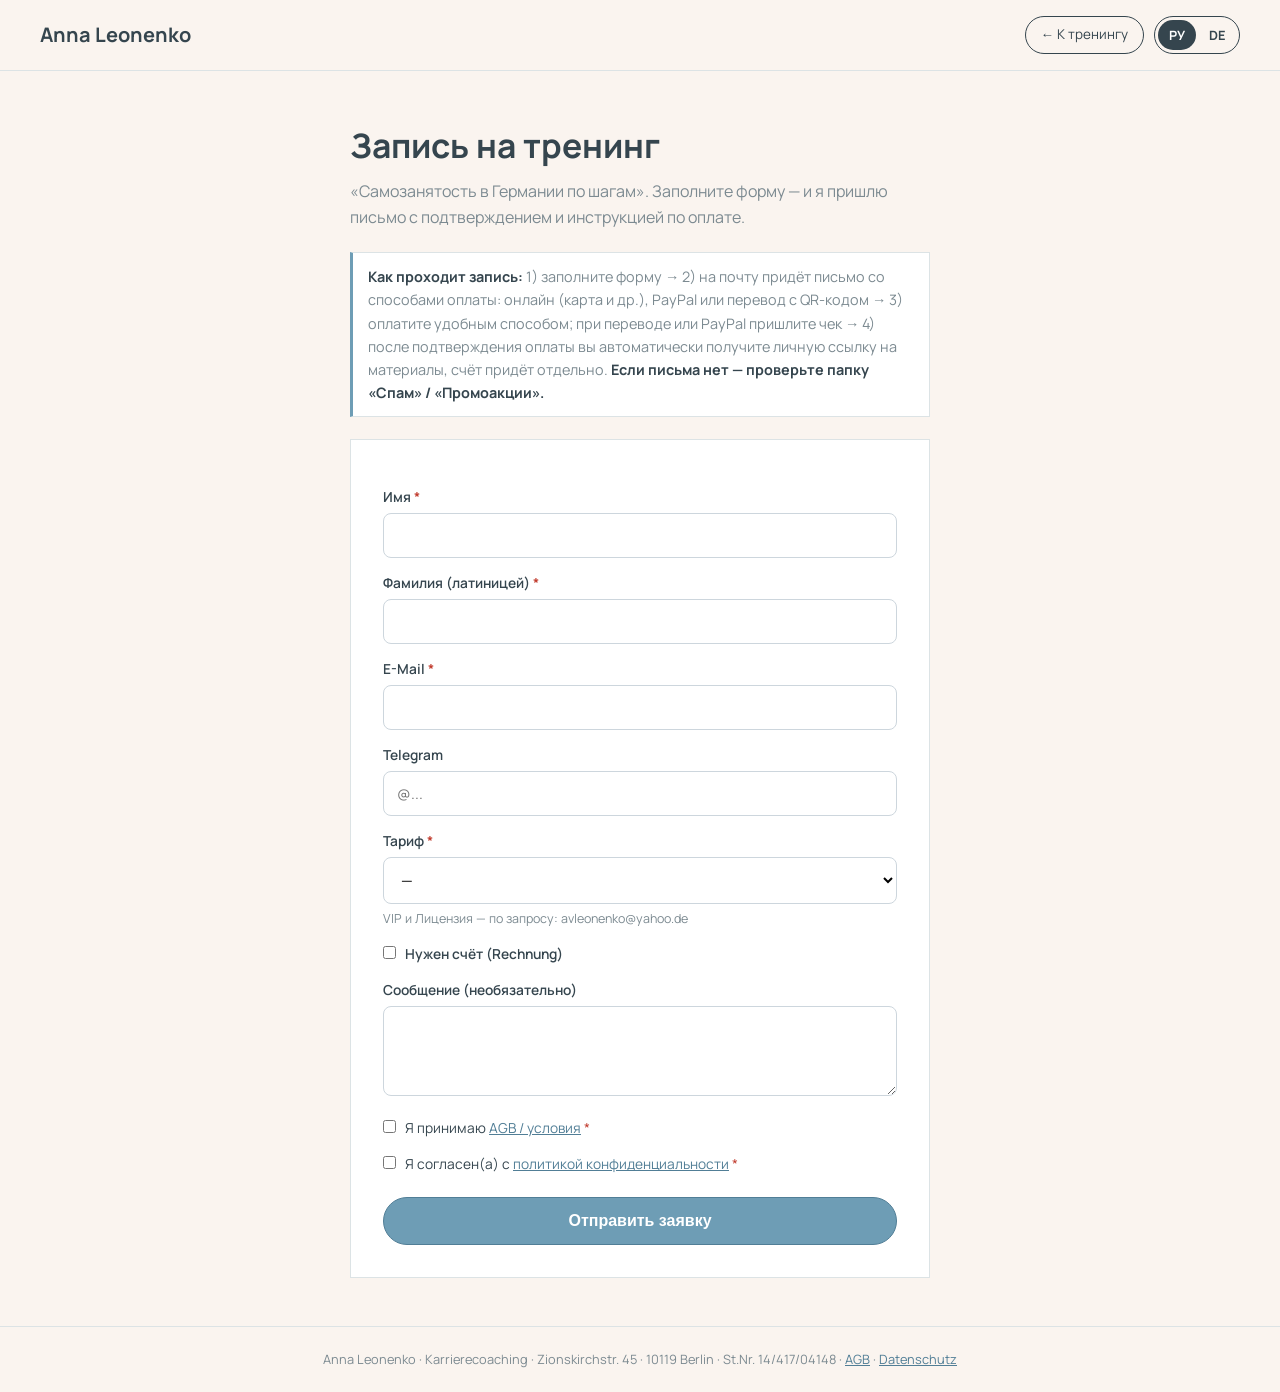
==== commit 439f06fc: "docs(texte): Anmelde-Workflow-Texte auf Mollie + Auto-Zugang aktualisiert (RU+DE) Co-Authored-By: Cl" ====
--- a/anmeldung.html
+++ b/anmeldung.html
@@ -59,8 +59,8 @@
   <p class="lead"><span class="ru">«Самозанятость в Германии по шагам». Заполните форму — и я пришлю письмо с подтверждением и инструкцией по оплате.</span><span class="de">„Selbstständigkeit in Deutschland Schritt für Schritt". Fülle das Formular aus — du bekommst eine Bestätigung und die Zahlungsinfos per E-Mail.</span></p>
 
   <div style="background:#fff;border:1px solid var(--line);border-left:3px solid var(--accent);padding:12px 15px;margin-bottom:22px;font-size:.9rem;color:var(--muted)">
-    <span class="ru"><b style="color:var(--ink)">Как проходит запись:</b> 1) заполните форму → 2) на почту придёт письмо с оплатой (PayPal или перевод + QR-код) → 3) оплатите и пришлите чек → 4) получите счёт и доступы. <b style="color:var(--ink)">Если письма нет — проверьте папку «Спам» / «Промоакции».</b></span>
-    <span class="de"><b style="color:var(--ink)">So läuft die Anmeldung:</b> 1) Formular ausfüllen → 2) du bekommst eine E-Mail mit Zahlung (PayPal oder Überweisung + QR-Code) → 3) zahlen und Beleg senden → 4) Rechnung und Zugänge erhalten. <b style="color:var(--ink)">Falls keine Mail kommt — bitte den Spam-/Werbung-Ordner prüfen.</b></span>
+    <span class="ru"><b style="color:var(--ink)">Как проходит запись:</b> 1) заполните форму → 2) на почту придёт письмо со способами оплаты: онлайн (карта и др.), PayPal или перевод с QR-кодом → 3) оплатите удобным способом; при переводе или PayPal пришлите чек → 4) после подтверждения оплаты вы автоматически получите личную ссылку на материалы, счёт придёт отдельно. <b style="color:var(--ink)">Если письма нет — проверьте папку «Спам» / «Промоакции».</b></span>
+    <span class="de"><b style="color:var(--ink)">So läuft die Anmeldung:</b> 1) Formular ausfüllen → 2) du bekommst eine E-Mail mit den Zahlwegen: online (Karte u. a.), PayPal oder Überweisung mit QR-Code → 3) bequem zahlen; bei Überweisung oder PayPal bitte den Beleg senden → 4) nach Zahlungsbestätigung bekommst du automatisch deinen persönlichen Materialien-Link, die Rechnung folgt separat. <b style="color:var(--ink)">Falls keine Mail kommt — bitte den Spam-/Werbung-Ordner prüfen.</b></span>
   </div>
 
   <div class="card" id="formCard">
@@ -144,8 +144,8 @@
       .then(function(res){
         if(res.ok&&res.j.ok){
           var steps=T(
-            '<ol style="margin:12px 0 0 18px;padding:0;line-height:1.6"><li>На вашу почту пришло письмо с подтверждением и оплатой (PayPal или перевод + QR-код).</li><li><b>⚠️ Проверьте папку «Спам» / «Промоакции»</b> — иногда письмо попадает туда.</li><li>Оплатите и пришлите подтверждение (скрин или PDF) на <a href="mailto:training@expatscoaching.de">training@expatscoaching.de</a>.</li><li>После проверки оплаты вы получите счёт и доступы.</li></ol>',
-            '<ol style="margin:12px 0 0 18px;padding:0;line-height:1.6"><li>Du hast eine E-Mail mit Bestätigung und Zahlung (PayPal oder Überweisung + QR-Code) bekommen.</li><li><b>⚠️ Bitte den Ordner „Spam" / „Werbung" prüfen</b> — manchmal landet die Mail dort.</li><li>Zahle und sende den Beleg (Screenshot oder PDF) an <a href="mailto:training@expatscoaching.de">training@expatscoaching.de</a>.</li><li>Nach Zahlungsprüfung erhältst du Rechnung und Zugänge.</li></ol>');
+            '<ol style="margin:12px 0 0 18px;padding:0;line-height:1.6"><li>На вашу почту пришло письмо со способами оплаты: онлайн (карта и др.), PayPal или перевод с QR-кодом.</li><li><b>⚠️ Проверьте папку «Спам» / «Промоакции»</b> — иногда письмо попадает туда.</li><li>Оплатите удобным способом. При онлайн-оплате всё подтверждается сразу; при переводе или PayPal пришлите чек на <a href="mailto:training@expatscoaching.de">training@expatscoaching.de</a>.</li><li>После подтверждения оплаты вы автоматически получите письмо с личной ссылкой на материалы. Счёт придёт отдельно.</li></ol>',
+            '<ol style="margin:12px 0 0 18px;padding:0;line-height:1.6"><li>Du hast eine E-Mail mit den Zahlwegen bekommen: online (Karte u. a.), PayPal oder Überweisung mit QR-Code.</li><li><b>⚠️ Bitte den Ordner „Spam" / „Werbung" prüfen</b> — manchmal landet die Mail dort.</li><li>Zahle bequem. Online wird sofort bestätigt; bei Überweisung oder PayPal bitte den Beleg an <a href="mailto:training@expatscoaching.de">training@expatscoaching.de</a> senden.</li><li>Nach Zahlungsbestätigung bekommst du automatisch die Mail mit deinem persönlichen Materialien-Link. Die Rechnung folgt separat.</li></ol>');
           document.getElementById('formCard').innerHTML='<h2 style="font-family:var(--serif)">'+T('Спасибо! Заявка отправлена ✅','Danke! Anmeldung gesendet ✅')+'</h2><p style="margin-top:8px;font-weight:600">'+T('Что дальше:','So geht es weiter:')+'</p>'+steps+'<p style="margin-top:14px;color:var(--muted);font-size:.9rem">'+T('Номер заявки: ','Anmelde-Nr.: ')+(res.j.id||'')+'</p>';
           window.scrollTo(0,0);
         } else { show('err',(res.j&&res.j.error)?res.j.error:T('Ошибка. Попробуйте ещё раз.','Fehler. Bitte erneut versuchen.')); send.disabled=false; }
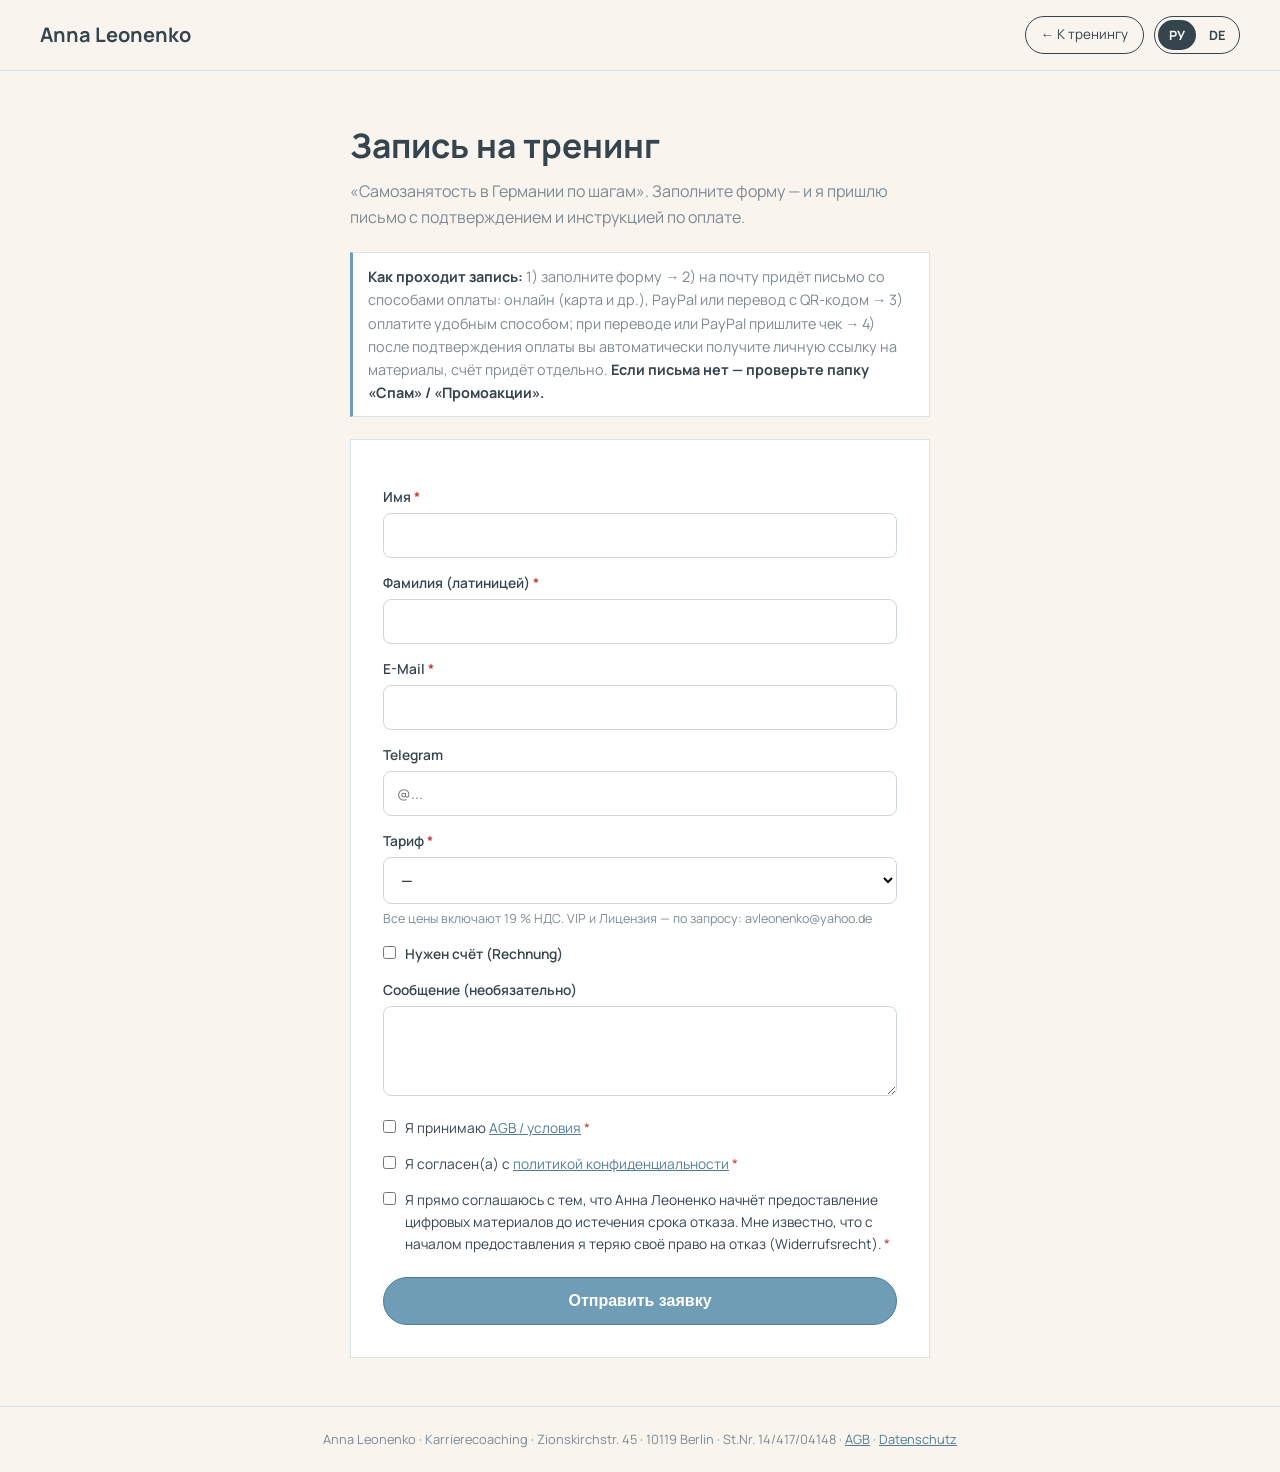
==== commit 8c4df38d: "feat(anmeldung): Widerrufs-Checkbox + Sofort-Zahlen-Button + inkl-MwSt; Dashboard zeigt Datei-Nummer" ====
--- a/anmeldung.html
+++ b/anmeldung.html
@@ -83,7 +83,7 @@
       <option value="Standard">Стандарт / Standard — 495 €</option>
       <option value="Premium">Премиум / Premium — 850 €</option>
     </select>
-    <div class="hint"><span class="ru">VIP и Лицензия — по запросу: avleonenko@yahoo.de</span><span class="de">VIP und Lizenz — auf Anfrage: avleonenko@yahoo.de</span></div>
+    <div class="hint"><span class="ru">Все цены включают 19 % НДС. VIP и Лицензия — по запросу: avleonenko@yahoo.de</span><span class="de">Alle Preise inkl. 19 % MwSt. VIP und Lizenz — auf Anfrage: avleonenko@yahoo.de</span></div>
 
     <div class="check"><input id="rechnung" type="checkbox" /><label for="rechnung" style="margin:0;font-weight:600"><span class="ru">Нужен счёт (Rechnung)</span><span class="de">Ich brauche eine Rechnung</span></label></div>
     <div class="rg" id="rgBox">
@@ -102,6 +102,7 @@
 
     <div class="check"><input id="agb" type="checkbox" /><label for="agb" style="margin:0;font-weight:400"><span class="ru">Я принимаю <a href="agb.pdf" target="_blank">AGB / условия</a></span><span class="de">Ich akzeptiere die <a href="agb.pdf" target="_blank">AGB</a></span> <span class="req">*</span></label></div>
     <div class="check"><input id="consent" type="checkbox" /><label for="consent" style="margin:0;font-weight:400"><span class="ru">Я согласен(а) с <a href="datenschutz.html" target="_blank">политикой конфиденциальности</a></span><span class="de">Ich stimme der <a href="datenschutz.html" target="_blank">Datenschutzerklärung</a> zu</span> <span class="req">*</span></label></div>
+    <div class="check"><input id="widerruf" type="checkbox" /><label for="widerruf" style="margin:0;font-weight:400"><span class="ru">Я прямо соглашаюсь с тем, что Анна Леоненко начнёт предоставление цифровых материалов до истечения срока отказа. Мне известно, что с началом предоставления я теряю своё право на отказ (Widerrufsrecht).</span><span class="de">Ich stimme ausdrücklich zu, dass Anna Leonenko vor Ablauf der Widerrufsfrist mit der Bereitstellung der digitalen Inhalte beginnt. Mir ist bekannt, dass ich dadurch mit Beginn der Bereitstellung mein Widerrufsrecht verliere.</span> <span class="req">*</span></label></div>
 
     <button class="btn" id="send"><span class="ru">Отправить заявку</span><span class="de">Anmeldung senden</span></button>
     <div class="msg" id="msg"></div>
@@ -135,18 +136,19 @@
     if(!v('tarif')){show('err',T('Выберите тариф.','Bitte Tarif wählen.'));return;}
     if(!document.getElementById('agb').checked){show('err',T('Подтвердите AGB.','Bitte AGB bestätigen.'));return;}
     if(!document.getElementById('consent').checked){show('err',T('Подтвердите политику конфиденциальности.','Bitte Datenschutz bestätigen.'));return;}
+    if(!document.getElementById('widerruf').checked){show('err',T('Подтвердите, пожалуйста, согласие о начале предоставления материалов.','Bitte die Zustimmung zur Bereitstellung der digitalen Inhalte bestätigen.'));return;}
     var rech=document.getElementById('rechnung').checked;
     if(rech&&(!v('strasse')||!v('plz')||!v('ort'))){show('err',T('Для счёта укажите адрес, индекс и город.','Für die Rechnung bitte Adresse, PLZ und Ort angeben.'));return;}
-    var payload={vorname:v('vorname'),nachname:v('nachname'),email:email,telegram:v('telegram'),tarif:v('tarif'),rechnung:rech,strasse:v('strasse'),plz:v('plz'),ort:v('ort'),steuernummer:v('steuernummer'),message:v('message'),agb:true,consent:true};
+    var payload={vorname:v('vorname'),nachname:v('nachname'),email:email,telegram:v('telegram'),tarif:v('tarif'),rechnung:rech,strasse:v('strasse'),plz:v('plz'),ort:v('ort'),steuernummer:v('steuernummer'),message:v('message'),agb:true,consent:true,widerruf:true};
     send.disabled=true; show('','');
     fetch('register.php',{method:'POST',headers:{'Content-Type':'application/json'},body:JSON.stringify(payload)})
       .then(function(r){return r.json().then(function(j){return{ok:r.ok,j:j};});})
       .then(function(res){
         if(res.ok&&res.j.ok){
-          var steps=T(
-            '<ol style="margin:12px 0 0 18px;padding:0;line-height:1.6"><li>На вашу почту пришло письмо со способами оплаты: онлайн (карта и др.), PayPal или перевод с QR-кодом.</li><li><b>⚠️ Проверьте папку «Спам» / «Промоакции»</b> — иногда письмо попадает туда.</li><li>Оплатите удобным способом. При онлайн-оплате всё подтверждается сразу; при переводе или PayPal пришлите чек на <a href="mailto:training@expatscoaching.de">training@expatscoaching.de</a>.</li><li>После подтверждения оплаты вы автоматически получите письмо с личной ссылкой на материалы. Счёт придёт отдельно.</li></ol>',
-            '<ol style="margin:12px 0 0 18px;padding:0;line-height:1.6"><li>Du hast eine E-Mail mit den Zahlwegen bekommen: online (Karte u. a.), PayPal oder Überweisung mit QR-Code.</li><li><b>⚠️ Bitte den Ordner „Spam" / „Werbung" prüfen</b> — manchmal landet die Mail dort.</li><li>Zahle bequem. Online wird sofort bestätigt; bei Überweisung oder PayPal bitte den Beleg an <a href="mailto:training@expatscoaching.de">training@expatscoaching.de</a> senden.</li><li>Nach Zahlungsbestätigung bekommst du automatisch die Mail mit deinem persönlichen Materialien-Link. Die Rechnung folgt separat.</li></ol>');
-          document.getElementById('formCard').innerHTML='<h2 style="font-family:var(--serif)">'+T('Спасибо! Заявка отправлена ✅','Danke! Anmeldung gesendet ✅')+'</h2><p style="margin-top:8px;font-weight:600">'+T('Что дальше:','So geht es weiter:')+'</p>'+steps+'<p style="margin-top:14px;color:var(--muted);font-size:.9rem">'+T('Номер заявки: ','Anmelde-Nr.: ')+(res.j.id||'')+'</p>';
+          var payBtn=res.j.pay_url?('<p style="margin:16px 0 8px"><a href="'+res.j.pay_url+'" style="display:inline-block;background:#517E96;color:#fff;text-decoration:none;padding:15px 34px;border-radius:999px;font-weight:700;font-size:1.05rem">💳 '+T('Оплатить сейчас','Jetzt bezahlen')+'</a></p><p style="color:var(--muted);font-size:.88rem;margin:0 0 6px">'+T('Карта, Apple/Google Pay и др. Или выберите другой способ в письме (PayPal, перевод с QR-кодом).','Karte, Apple/Google Pay u. a. Oder einen anderen Weg aus der E-Mail wählen (PayPal, Überweisung mit QR-Code).')+'</p>'):'';
+          document.getElementById('formCard').innerHTML='<h2 style="font-family:var(--serif)">'+T('Спасибо! Заявка отправлена ✅','Danke! Anmeldung gesendet ✅')+'</h2>'+payBtn
+            +'<p style="margin-top:10px">'+T('Мы отправили вам письмо со всеми способами оплаты (если его нет, проверьте «Спам»). После оплаты вы автоматически получите личный доступ к материалам и счёт.','Wir haben dir die E-Mail mit allen Zahlwegen geschickt (sonst bitte im Spam nachsehen). Nach der Zahlung bekommst du automatisch deinen persönlichen Zugang und die Rechnung.')+'</p>'
+            +'<p style="margin-top:14px;color:var(--muted);font-size:.9rem">'+T('Номер заявки: ','Anmelde-Nr.: ')+(res.j.id||'')+'</p>';
           window.scrollTo(0,0);
         } else { show('err',(res.j&&res.j.error)?res.j.error:T('Ошибка. Попробуйте ещё раз.','Fehler. Bitte erneut versuchen.')); send.disabled=false; }
       }).catch(function(){show('err',T('Ошибка сети. Попробуйте ещё раз.','Netzwerkfehler. Bitte erneut versuchen.'));send.disabled=false;});
